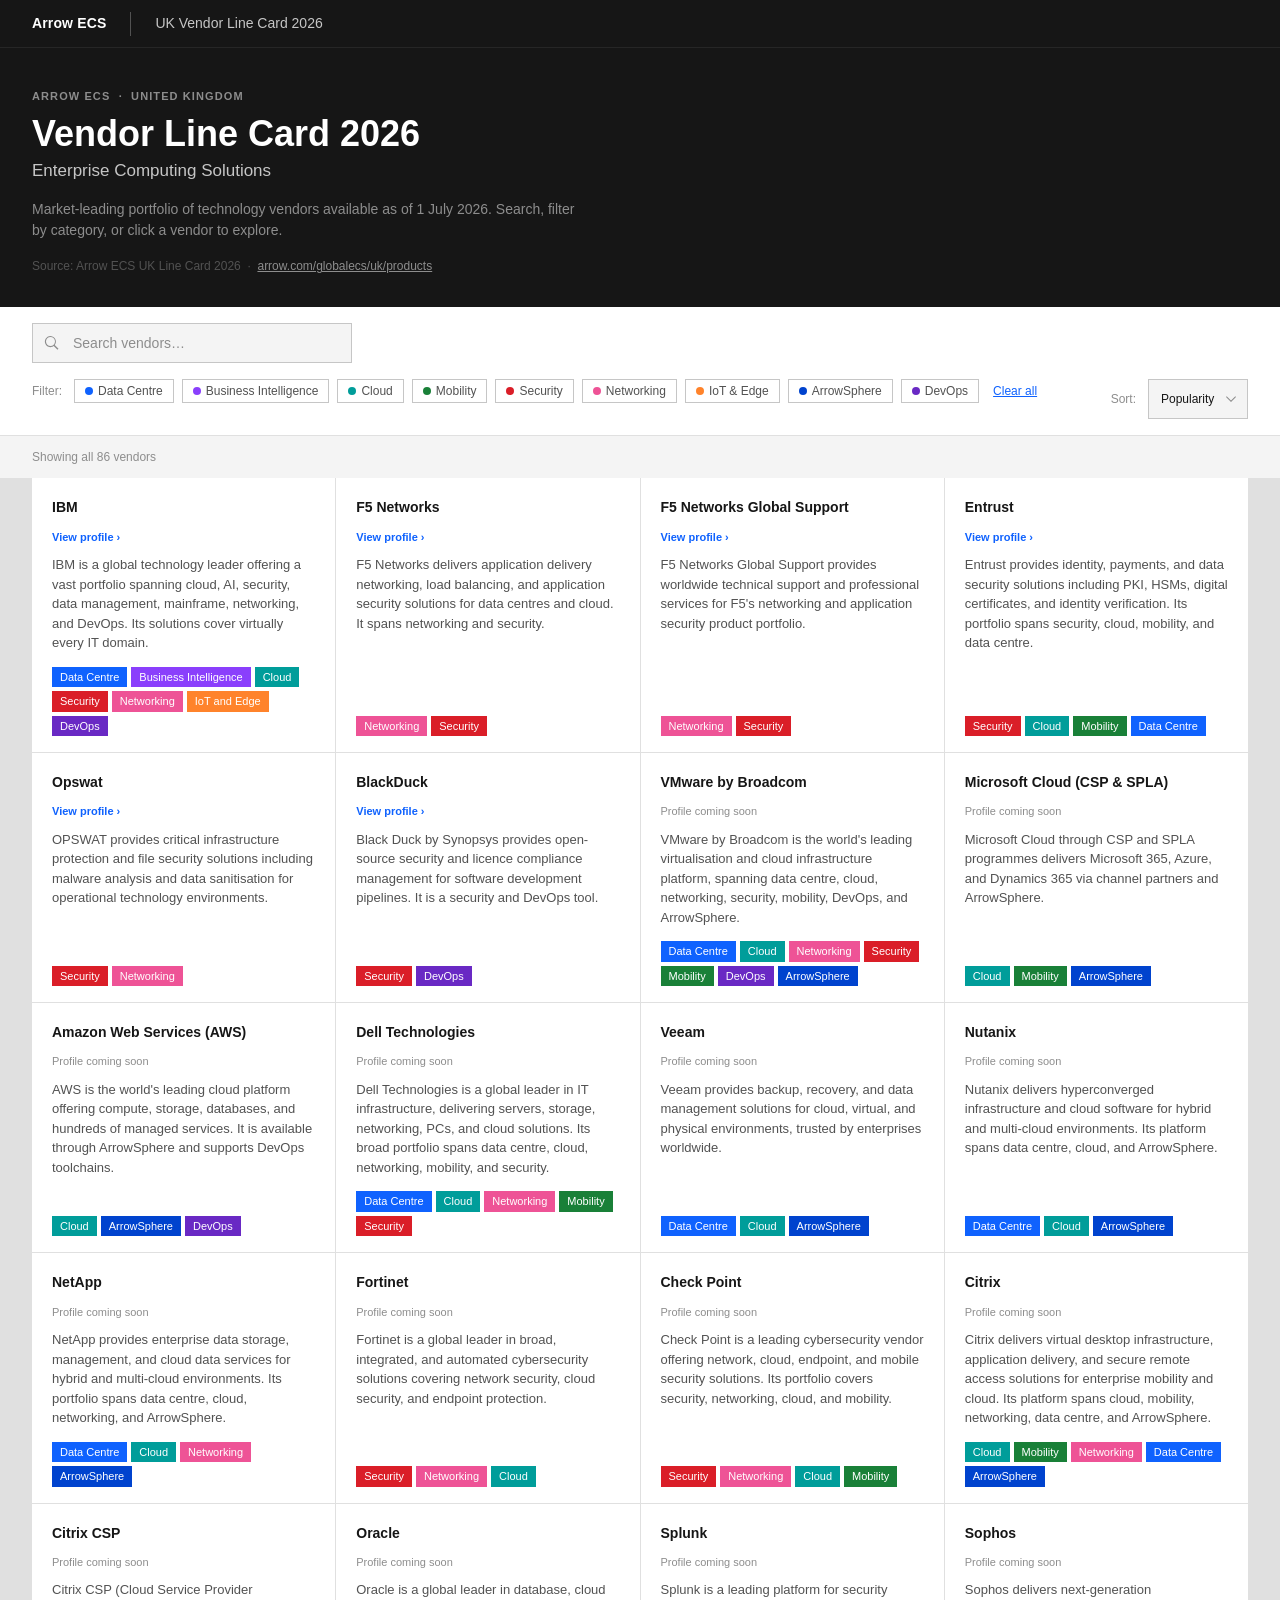
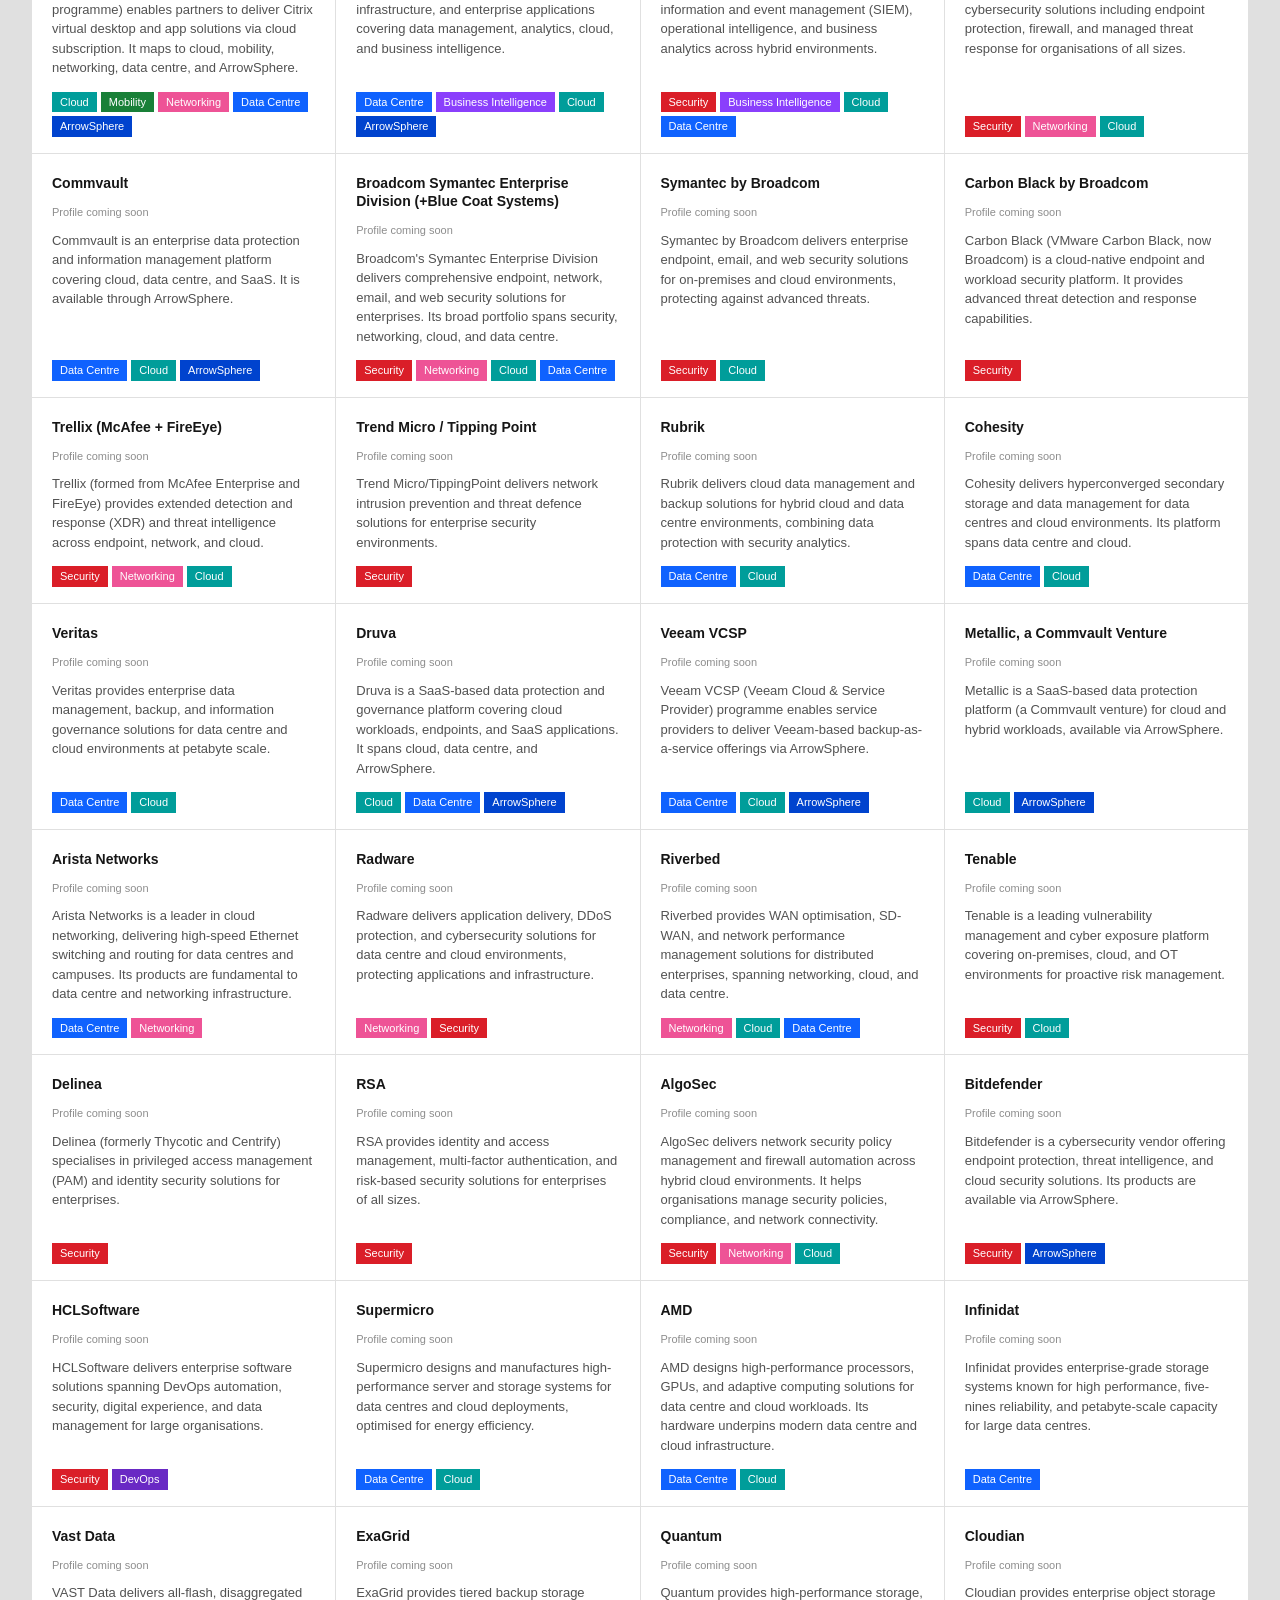
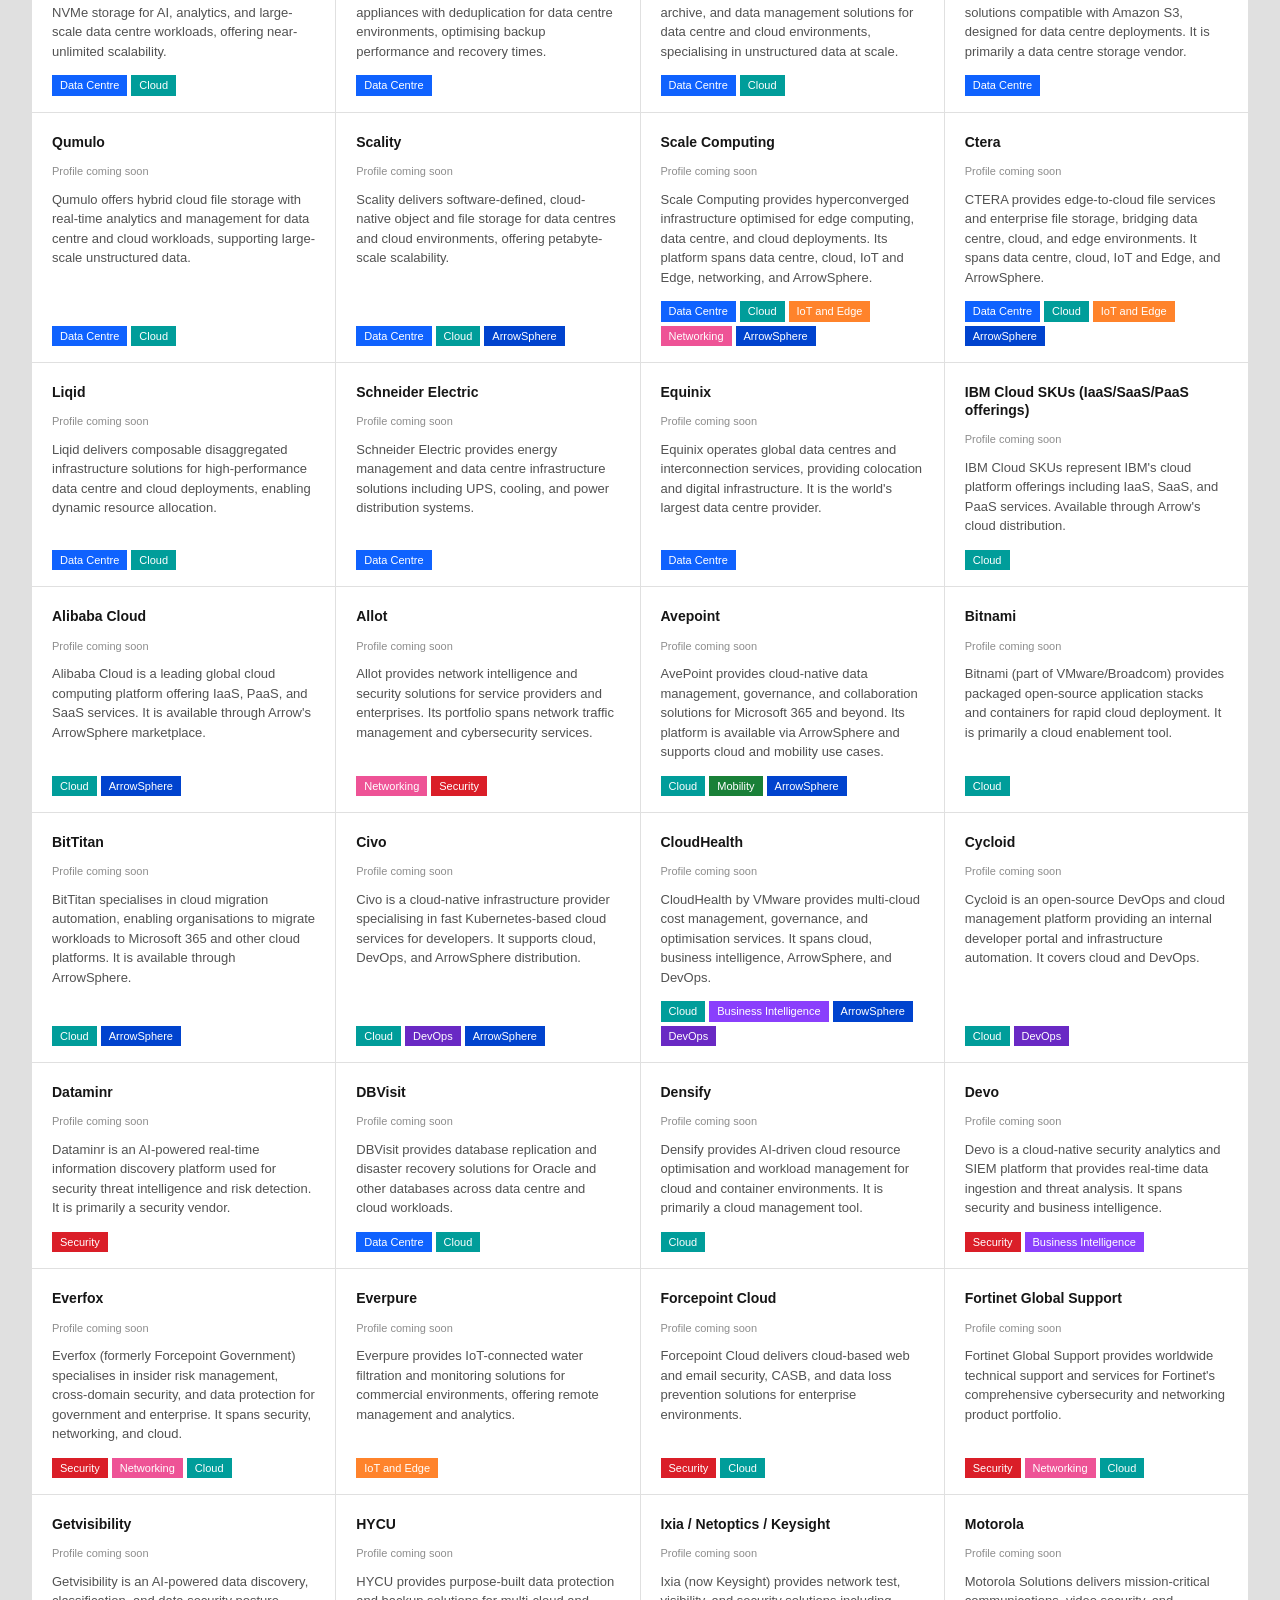
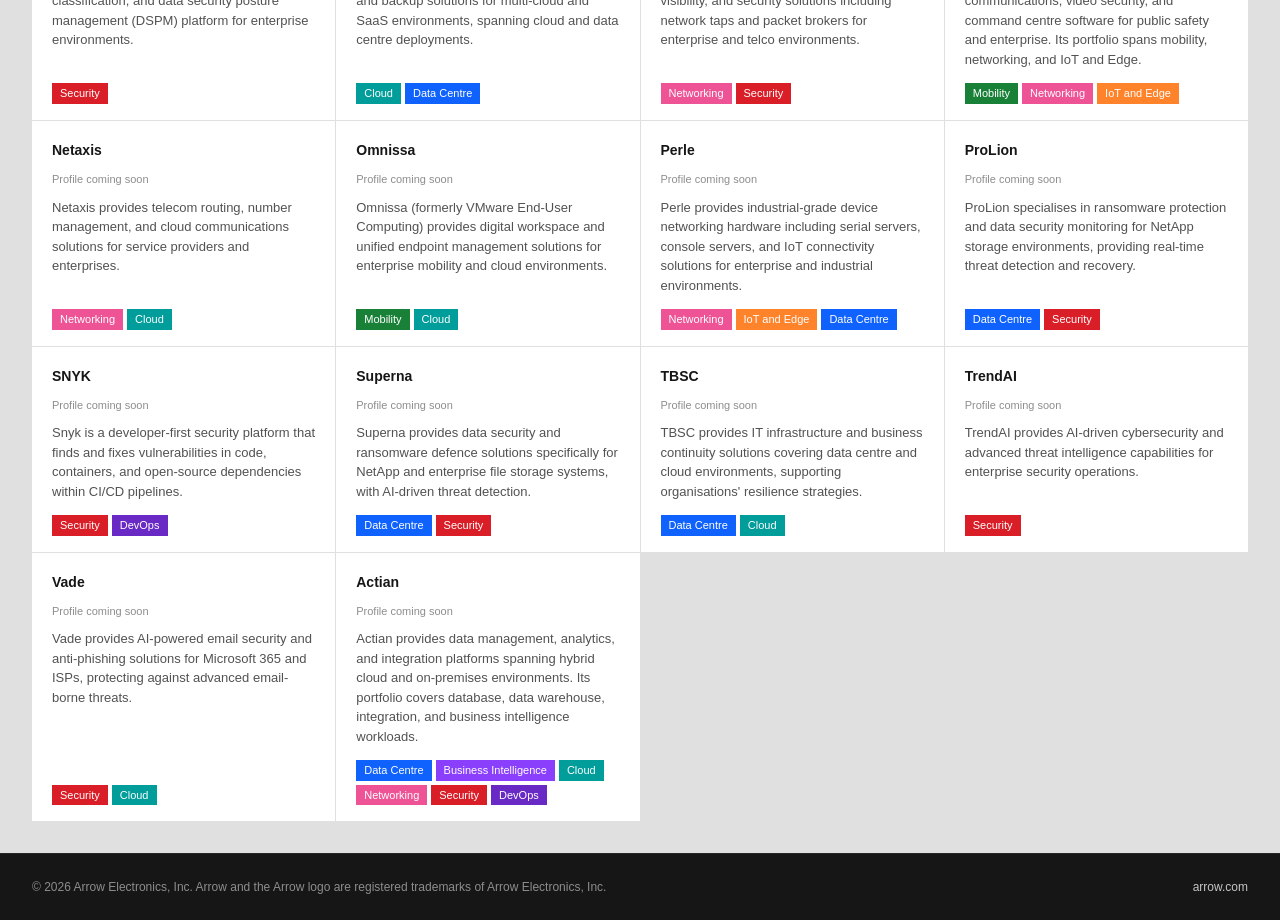
==== index.html @ b80add86 "Intitial commit" ====
<!DOCTYPE html>
<html lang="en">
<head>
  <meta charset="UTF-8" />
  <meta name="viewport" content="width=device-width, initial-scale=1.0" />
  <title>Arrow ECS UK – Vendor Line Card 2026</title>
  <style>
    /* ── Carbon / IBM Design tokens ── */
    :root {
      --blue-60: #0f62fe;
      --blue-70: #0043ce;
      --blue-10: #edf5ff;
      --blue-20: #d0e2ff;
      --gray-10: #f4f4f4;
      --gray-20: #e0e0e0;
      --gray-30: #c6c6c6;
      --gray-50: #8d8d8d;
      --gray-70: #525252;
      --gray-90: #262626;
      --gray-100: #161616;
      --white: #ffffff;
      --red-60: #da1e28;
      --teal-50: #009d9a;
      --purple-60: #8a3ffc;
      --orange-40: #ff832b;
      --green-50: #198038;
      --magenta-50: #ee5396;
      --cyan-40: #33b1ff;
      --yellow-30: #f1c21b;

      /* tag colour palette (9 categories) */
      --tag-dc:       #0f62fe; /* Data Centre */
      --tag-bi:       #8a3ffc; /* Business Intelligence */
      --tag-cloud:    #009d9a; /* Cloud */
      --tag-mob:      #198038; /* Mobility */
      --tag-sec:      #da1e28; /* Security */
      --tag-net:      #ee5396; /* Networking */
      --tag-iot:      #ff832b; /* IoT and Edge */
      --tag-arrow:    #0043ce; /* ArrowSphere */
      --tag-devops:   #6929c4; /* DevOps */
    }

    *, *::before, *::after { box-sizing: border-box; margin: 0; padding: 0; }

    body {
      font-family: 'IBM Plex Sans', 'Helvetica Neue', Arial, sans-serif;
      font-size: 14px;
      line-height: 1.5;
      background: var(--gray-10);
      color: var(--gray-100);
    }

    /* ── Top bar ── */
    header {
      background: var(--gray-100);
      color: var(--white);
      padding: 0 2rem;
      display: flex;
      align-items: center;
      height: 48px;
      position: sticky;
      top: 0;
      z-index: 100;
      border-bottom: 1px solid var(--gray-90);
    }
    header .logo {
      font-size: 14px;
      font-weight: 600;
      letter-spacing: 0.01em;
      color: var(--white);
      text-decoration: none;
      margin-right: 1.5rem;
    }
    header .logo span { color: var(--blue-60); }
    header .divider {
      width: 1px;
      height: 24px;
      background: var(--gray-70);
      margin-right: 1.5rem;
    }
    header .page-title {
      font-size: 14px;
      color: var(--gray-30);
      font-weight: 400;
    }

    /* ── Hero ── */
    .hero {
      background: var(--gray-100);
      color: var(--white);
      padding: 2.5rem 2rem 2rem;
    }
    .hero-eyebrow {
      font-size: 11px;
      font-weight: 600;
      letter-spacing: 0.1em;
      text-transform: uppercase;
      color: var(--gray-50);
      margin-bottom: 0.5rem;
    }
    .hero h1 {
      font-size: clamp(26px, 3vw, 36px);
      font-weight: 600;
      line-height: 1.15;
      margin-bottom: 0.25rem;
      white-space: nowrap;
    }
    .hero h1 + .hero-sub {
      font-size: clamp(14px, 1.5vw, 17px);
      font-weight: 300;
      color: var(--gray-30);
      margin-bottom: 1rem;
      white-space: nowrap;
    }
    .hero p {
      font-size: 14px;
      color: var(--gray-50);
      max-width: 560px;
    }
    .hero .meta {
      margin-top: 1rem;
      font-size: 12px;
      color: var(--gray-70);
    }

    /* ── Controls ── */
    .controls {
      background: var(--white);
      border-bottom: 1px solid var(--gray-20);
      padding: 1rem 2rem;
      display: flex;
      flex-wrap: wrap;
      gap: 1rem;
      align-items: flex-start;
      position: sticky;
      top: 48px;
      z-index: 90;
    }

    /* Search */
    .search-wrap {
      position: relative;
      flex: 0 1 320px;
      min-width: 200px;
    }
    .search-wrap svg {
      position: absolute;
      left: 0.75rem;
      top: 50%;
      transform: translateY(-50%);
      pointer-events: none;
      fill: var(--gray-50);
    }
    .search-wrap input {
      width: 100%;
      height: 40px;
      padding: 0 1rem 0 2.5rem;
      border: 1px solid var(--gray-30);
      background: var(--gray-10);
      color: var(--gray-100);
      font-size: 14px;
      font-family: inherit;
      outline: none;
      border-radius: 0;
    }
    .search-wrap input:focus {
      border-color: var(--blue-60);
      outline: 2px solid var(--blue-60);
      outline-offset: -2px;
    }
    .search-wrap input::placeholder { color: var(--gray-50); }

    /* Filter tags */
    .filter-group {
      display: flex;
      flex-wrap: wrap;
      gap: 0.5rem;
      align-items: center;
    }
    .filter-label {
      font-size: 12px;
      color: var(--gray-50);
      margin-right: 0.25rem;
      white-space: nowrap;
    }
    .filter-btn {
      display: inline-flex;
      align-items: center;
      gap: 5px;
      padding: 4px 10px;
      border: 1px solid var(--gray-30);
      background: var(--white);
      font-size: 12px;
      font-family: inherit;
      cursor: pointer;
      border-radius: 0;
      color: var(--gray-70);
      transition: background 0.1s, color 0.1s;
      white-space: nowrap;
    }
    .filter-btn .dot {
      display: inline-block;
      width: 8px; height: 8px;
      border-radius: 50%;
      flex-shrink: 0;
    }
    .filter-btn:hover { background: var(--gray-10); }
    .filter-btn.active {
      color: var(--white);
      border-color: transparent;
    }

    .filter-btn[data-tag="Data Centre"].active       { background: var(--tag-dc); }
    .filter-btn[data-tag="Business Intelligence"].active { background: var(--tag-bi); }
    .filter-btn[data-tag="Cloud"].active             { background: var(--tag-cloud); }
    .filter-btn[data-tag="Mobility"].active          { background: var(--tag-mob); }
    .filter-btn[data-tag="Security"].active          { background: var(--tag-sec); }
    .filter-btn[data-tag="Networking"].active        { background: var(--tag-net); }
    .filter-btn[data-tag="IoT and Edge"].active      { background: var(--tag-iot); }
    .filter-btn[data-tag="ArrowSphere"].active       { background: var(--tag-arrow); }
    .filter-btn[data-tag="DevOps"].active            { background: var(--tag-devops); }

    .clear-btn {
      background: none;
      border: none;
      color: var(--blue-60);
      font-size: 12px;
      font-family: inherit;
      cursor: pointer;
      padding: 4px 6px;
      text-decoration: underline;
    }
    .clear-btn:hover { color: var(--blue-70); }

    /* Sort dropdown */
    .sort-wrap {
      display: flex;
      align-items: center;
      gap: 0.5rem;
      margin-left: auto;
    }
    .sort-wrap select {
      height: 40px;
      padding: 0 2rem 0 0.75rem;
      border: 1px solid var(--gray-30);
      background: var(--gray-10);
      color: var(--gray-100);
      font-size: 12px;
      font-family: inherit;
      outline: none;
      border-radius: 0;
      appearance: none;
      -webkit-appearance: none;
      background-image: url("data:image/svg+xml,%3Csvg xmlns='http://www.w3.org/2000/svg' width='16' height='16' viewBox='0 0 32 32'%3E%3Cpath fill='%238d8d8d' d='M16 22L6 12l1.414-1.414L16 19.172l8.586-8.586L26 12z'/%3E%3C/svg%3E");
      background-repeat: no-repeat;
      background-position: right 0.5rem center;
      cursor: pointer;
    }
    .sort-wrap select:focus {
      border-color: var(--blue-60);
      outline: 2px solid var(--blue-60);
      outline-offset: -2px;
    }

    /* ── Results bar ── */
    .results-bar {
      padding: 0.75rem 2rem;
      font-size: 12px;
      color: var(--gray-50);
    }

    /* ── Grid ── */
    .grid {
      display: grid;
      grid-template-columns: repeat(auto-fill, minmax(280px, 1fr));
      gap: 1px;
      padding: 0 2rem 2rem;
      background: var(--gray-20);
    }

    /* ── Card ── */
    .card {
      background: var(--white);
      padding: 1.25rem 1.25rem 1rem;
      display: flex;
      flex-direction: column;
      gap: 0.625rem;
      transition: box-shadow 0.15s;
    }
    .card:hover {
      box-shadow: 0 2px 6px rgba(0,0,0,0.12);
      position: relative;
      z-index: 1;
    }
    .card.hidden { display: none; }

    .card { cursor: default; }
    .card.has-page { cursor: pointer; }
    .card.has-page:hover .card-name { color: var(--blue-60); }

    .card-name {
      font-size: 14px;
      font-weight: 600;
      color: var(--gray-100);
      line-height: 1.3;
      transition: color 0.1s;
    }

    .card-coming-soon {
      font-size: 11px;
      color: var(--gray-50);
      margin-top: 2px;
    }

    .card-arrow {
      display: none;
      font-size: 11px;
      color: var(--blue-60);
      font-weight: 600;
      margin-top: 2px;
    }
    .card.has-page .card-arrow { display: block; }
    .card.has-page .card-coming-soon { display: none; }

    .card-desc {
      font-size: 13px;
      color: var(--gray-70);
      line-height: 1.5;
      flex: 1;
    }

    .card-tags {
      display: flex;
      flex-wrap: wrap;
      gap: 4px;
      margin-top: 4px;
    }
    .tag {
      display: inline-flex;
      align-items: center;
      gap: 4px;
      padding: 2px 8px;
      font-size: 11px;
      font-weight: 500;
      color: var(--white);
      border-radius: 0;
      white-space: nowrap;
    }
    .tag[data-tag="Data Centre"]           { background: var(--tag-dc); }
    .tag[data-tag="Business Intelligence"] { background: var(--tag-bi); }
    .tag[data-tag="Cloud"]                 { background: var(--tag-cloud); }
    .tag[data-tag="Mobility"]              { background: var(--tag-mob); }
    .tag[data-tag="Security"]              { background: var(--tag-sec); }
    .tag[data-tag="Networking"]            { background: var(--tag-net); }
    .tag[data-tag="IoT and Edge"]          { background: var(--tag-iot); }
    .tag[data-tag="ArrowSphere"]           { background: var(--tag-arrow); }
    .tag[data-tag="DevOps"]               { background: var(--tag-devops); }

    /* no results */
    .no-results {
      grid-column: 1 / -1;
      text-align: center;
      padding: 3rem;
      color: var(--gray-50);
      font-size: 14px;
      background: var(--white);
    }

    /* ── Footer ── */
    footer {
      background: var(--gray-100);
      color: var(--gray-50);
      font-size: 12px;
      padding: 1.5rem 2rem;
      border-top: 1px solid var(--gray-90);
      display: flex;
      flex-wrap: wrap;
      gap: 0.5rem;
      justify-content: space-between;
      align-items: center;
    }
    footer a { color: var(--gray-30); text-decoration: none; }
    footer a:hover { text-decoration: underline; }

    @media (max-width: 600px) {
      .controls { padding: 0.75rem 1rem; top: 48px; }
      .grid { padding: 0 1rem 2rem; }
      .results-bar { padding: 0.5rem 1rem; }
      .hero { padding: 2rem 1rem 1.5rem; }
      header { padding: 0 1rem; }
      footer { padding: 1rem; }
    }
  </style>
</head>
<body>

<!-- Top nav -->
<header>
  <a class="logo" href="#">Arrow ECS</a>
  <div class="divider"></div>
  <span class="page-title">UK Vendor Line Card 2026</span>
</header>

<!-- Hero -->
<section class="hero">
  <div class="hero-eyebrow">Arrow ECS &nbsp;·&nbsp; United Kingdom</div>
  <h1>Vendor Line Card 2026</h1>
  <p class="hero-sub">Enterprise Computing Solutions</p>
  <p>Market-leading portfolio of technology vendors available as of 1 July 2026. Search, filter by category, or click a vendor to explore.</p>
  <p class="meta">Source: Arrow ECS UK Line Card 2026 &nbsp;·&nbsp; <a href="https://www.arrow.com/globalecs/uk/products/" style="color:var(--gray-50)">arrow.com/globalecs/uk/products</a></p>
</section>

<!-- Controls -->
<div class="controls">
  <div class="search-wrap">
    <svg width="16" height="16" viewBox="0 0 32 32"><path d="M29 27.586l-7.552-7.552A11.018 11.018 0 1 0 19.434 22.02L26.986 29.6 29 27.586zM13 22a9 9 0 1 1 9-9 9.01 9.01 0 0 1-9 9z"/></svg>
    <input type="text" id="searchInput" placeholder="Search vendors…" autocomplete="off" />
  </div>

  <div class="filter-group">
    <span class="filter-label">Filter:</span>
    <button class="filter-btn" data-tag="Data Centre">
      <span class="dot" style="background:var(--tag-dc)"></span>Data Centre
    </button>
    <button class="filter-btn" data-tag="Business Intelligence">
      <span class="dot" style="background:var(--tag-bi)"></span>Business Intelligence
    </button>
    <button class="filter-btn" data-tag="Cloud">
      <span class="dot" style="background:var(--tag-cloud)"></span>Cloud
    </button>
    <button class="filter-btn" data-tag="Mobility">
      <span class="dot" style="background:var(--tag-mob)"></span>Mobility
    </button>
    <button class="filter-btn" data-tag="Security">
      <span class="dot" style="background:var(--tag-sec)"></span>Security
    </button>
    <button class="filter-btn" data-tag="Networking">
      <span class="dot" style="background:var(--tag-net)"></span>Networking
    </button>
    <button class="filter-btn" data-tag="IoT and Edge">
      <span class="dot" style="background:var(--tag-iot)"></span>IoT &amp; Edge
    </button>
    <button class="filter-btn" data-tag="ArrowSphere">
      <span class="dot" style="background:var(--tag-arrow)"></span>ArrowSphere
    </button>
    <button class="filter-btn" data-tag="DevOps">
      <span class="dot" style="background:var(--tag-devops)"></span>DevOps
    </button>
    <button class="clear-btn" id="clearBtn">Clear all</button>
  </div>

  <div class="sort-wrap">
    <label class="filter-label" for="sortSelect">Sort:</label>
    <select id="sortSelect">
      <option value="popularity">Popularity</option>
      <option value="az">A - Z</option>
      <option value="za">Z - A</option>
    </select>
  </div>
</div>

<!-- Results count -->
<div class="results-bar">
  <span id="resultCount"></span>
</div>

<!-- Vendor grid -->
<main class="grid" id="vendorGrid"></main>

<!-- Footer -->
<footer>
  <span>© 2026 Arrow Electronics, Inc. Arrow and the Arrow logo are registered trademarks of Arrow Electronics, Inc.</span>
  <a href="https://arrow.com">arrow.com</a>
</footer>

<script>
const VENDORS = [
  { name: "Actian", desc: "Actian provides data management, analytics, and integration platforms spanning hybrid cloud and on-premises environments. Its portfolio covers database, data warehouse, integration, and business intelligence workloads.", tags: ["Data Centre","Business Intelligence","Cloud","Networking","Security","DevOps"] },
  { name: "AlgoSec", desc: "AlgoSec delivers network security policy management and firewall automation across hybrid cloud environments. It helps organisations manage security policies, compliance, and network connectivity.", tags: ["Security","Networking","Cloud"] },
  { name: "Alibaba Cloud", desc: "Alibaba Cloud is a leading global cloud computing platform offering IaaS, PaaS, and SaaS services. It is available through Arrow's ArrowSphere marketplace.", tags: ["Cloud","ArrowSphere"] },
  { name: "Allot", desc: "Allot provides network intelligence and security solutions for service providers and enterprises. Its portfolio spans network traffic management and cybersecurity services.", tags: ["Networking","Security"] },
  { name: "Amazon Web Services (AWS)", desc: "AWS is the world's leading cloud platform offering compute, storage, databases, and hundreds of managed services. It is available through ArrowSphere and supports DevOps toolchains.", tags: ["Cloud","ArrowSphere","DevOps"] },
  { name: "AMD", desc: "AMD designs high-performance processors, GPUs, and adaptive computing solutions for data centre and cloud workloads. Its hardware underpins modern data centre and cloud infrastructure.", tags: ["Data Centre","Cloud"] },
  { name: "Arista Networks", desc: "Arista Networks is a leader in cloud networking, delivering high-speed Ethernet switching and routing for data centres and campuses. Its products are fundamental to data centre and networking infrastructure.", tags: ["Data Centre","Networking"] },
  { name: "Avepoint", desc: "AvePoint provides cloud-native data management, governance, and collaboration solutions for Microsoft 365 and beyond. Its platform is available via ArrowSphere and supports cloud and mobility use cases.", tags: ["Cloud","Mobility","ArrowSphere"] },
  { name: "Bitdefender", desc: "Bitdefender is a cybersecurity vendor offering endpoint protection, threat intelligence, and cloud security solutions. Its products are available via ArrowSphere.", tags: ["Security","ArrowSphere"] },
  { name: "Bitnami", desc: "Bitnami (part of VMware/Broadcom) provides packaged open-source application stacks and containers for rapid cloud deployment. It is primarily a cloud enablement tool.", tags: ["Cloud"] },
  { name: "BitTitan", desc: "BitTitan specialises in cloud migration automation, enabling organisations to migrate workloads to Microsoft 365 and other cloud platforms. It is available through ArrowSphere.", tags: ["Cloud","ArrowSphere"] },
  { name: "BlackDuck", desc: "Black Duck by Synopsys provides open-source security and licence compliance management for software development pipelines. It is a security and DevOps tool.", tags: ["Security","DevOps"] },
  { name: "Broadcom Symantec Enterprise Division (+Blue Coat Systems)", desc: "Broadcom's Symantec Enterprise Division delivers comprehensive endpoint, network, email, and web security solutions for enterprises. Its broad portfolio spans security, networking, cloud, and data centre.", tags: ["Security","Networking","Cloud","Data Centre"] },
  { name: "Carbon Black by Broadcom", desc: "Carbon Black (VMware Carbon Black, now Broadcom) is a cloud-native endpoint and workload security platform. It provides advanced threat detection and response capabilities.", tags: ["Security"] },
  { name: "Check Point", desc: "Check Point is a leading cybersecurity vendor offering network, cloud, endpoint, and mobile security solutions. Its portfolio covers security, networking, cloud, and mobility.", tags: ["Security","Networking","Cloud","Mobility"] },
  { name: "Citrix", desc: "Citrix delivers virtual desktop infrastructure, application delivery, and secure remote access solutions for enterprise mobility and cloud. Its platform spans cloud, mobility, networking, data centre, and ArrowSphere.", tags: ["Cloud","Mobility","Networking","Data Centre","ArrowSphere"] },
  { name: "Citrix CSP", desc: "Citrix CSP (Cloud Service Provider programme) enables partners to deliver Citrix virtual desktop and app solutions via cloud subscription. It maps to cloud, mobility, networking, data centre, and ArrowSphere.", tags: ["Cloud","Mobility","Networking","Data Centre","ArrowSphere"] },
  { name: "Civo", desc: "Civo is a cloud-native infrastructure provider specialising in fast Kubernetes-based cloud services for developers. It supports cloud, DevOps, and ArrowSphere distribution.", tags: ["Cloud","DevOps","ArrowSphere"] },
  { name: "CloudHealth", desc: "CloudHealth by VMware provides multi-cloud cost management, governance, and optimisation services. It spans cloud, business intelligence, ArrowSphere, and DevOps.", tags: ["Cloud","Business Intelligence","ArrowSphere","DevOps"] },
  { name: "Cloudian", desc: "Cloudian provides enterprise object storage solutions compatible with Amazon S3, designed for data centre deployments. It is primarily a data centre storage vendor.", tags: ["Data Centre"] },
  { name: "Cohesity", desc: "Cohesity delivers hyperconverged secondary storage and data management for data centres and cloud environments. Its platform spans data centre and cloud.", tags: ["Data Centre","Cloud"] },
  { name: "Commvault", desc: "Commvault is an enterprise data protection and information management platform covering cloud, data centre, and SaaS. It is available through ArrowSphere.", tags: ["Data Centre","Cloud","ArrowSphere"] },
  { name: "Ctera", desc: "CTERA provides edge-to-cloud file services and enterprise file storage, bridging data centre, cloud, and edge environments. It spans data centre, cloud, IoT and Edge, and ArrowSphere.", tags: ["Data Centre","Cloud","IoT and Edge","ArrowSphere"] },
  { name: "Cycloid", desc: "Cycloid is an open-source DevOps and cloud management platform providing an internal developer portal and infrastructure automation. It covers cloud and DevOps.", tags: ["Cloud","DevOps"] },
  { name: "Dataminr", desc: "Dataminr is an AI-powered real-time information discovery platform used for security threat intelligence and risk detection. It is primarily a security vendor.", tags: ["Security"] },
  { name: "DBVisit", desc: "DBVisit provides database replication and disaster recovery solutions for Oracle and other databases across data centre and cloud workloads.", tags: ["Data Centre","Cloud"] },
  { name: "Delinea", desc: "Delinea (formerly Thycotic and Centrify) specialises in privileged access management (PAM) and identity security solutions for enterprises.", tags: ["Security"] },
  { name: "Dell Technologies", desc: "Dell Technologies is a global leader in IT infrastructure, delivering servers, storage, networking, PCs, and cloud solutions. Its broad portfolio spans data centre, cloud, networking, mobility, and security.", tags: ["Data Centre","Cloud","Networking","Mobility","Security"] },
  { name: "Densify", desc: "Densify provides AI-driven cloud resource optimisation and workload management for cloud and container environments. It is primarily a cloud management tool.", tags: ["Cloud"] },
  { name: "Devo", desc: "Devo is a cloud-native security analytics and SIEM platform that provides real-time data ingestion and threat analysis. It spans security and business intelligence.", tags: ["Security","Business Intelligence"] },
  { name: "Druva", desc: "Druva is a SaaS-based data protection and governance platform covering cloud workloads, endpoints, and SaaS applications. It spans cloud, data centre, and ArrowSphere.", tags: ["Cloud","Data Centre","ArrowSphere"] },
  { name: "Entrust", desc: "Entrust provides identity, payments, and data security solutions including PKI, HSMs, digital certificates, and identity verification. Its portfolio spans security, cloud, mobility, and data centre.", tags: ["Security","Cloud","Mobility","Data Centre"] },
  { name: "Equinix", desc: "Equinix operates global data centres and interconnection services, providing colocation and digital infrastructure. It is the world's largest data centre provider.", tags: ["Data Centre"] },
  { name: "Everfox", desc: "Everfox (formerly Forcepoint Government) specialises in insider risk management, cross-domain security, and data protection for government and enterprise. It spans security, networking, and cloud.", tags: ["Security","Networking","Cloud"] },
  { name: "Everpure", desc: "Everpure provides IoT-connected water filtration and monitoring solutions for commercial environments, offering remote management and analytics.", tags: ["IoT and Edge"] },
  { name: "ExaGrid", desc: "ExaGrid provides tiered backup storage appliances with deduplication for data centre environments, optimising backup performance and recovery times.", tags: ["Data Centre"] },
  { name: "F5 Networks", desc: "F5 Networks delivers application delivery networking, load balancing, and application security solutions for data centres and cloud. It spans networking and security.", tags: ["Networking","Security"] },
  { name: "F5 Networks Global Support", desc: "F5 Networks Global Support provides worldwide technical support and professional services for F5's networking and application security product portfolio.", tags: ["Networking","Security"] },
  { name: "Forcepoint Cloud", desc: "Forcepoint Cloud delivers cloud-based web and email security, CASB, and data loss prevention solutions for enterprise environments.", tags: ["Security","Cloud"] },
  { name: "Fortinet", desc: "Fortinet is a global leader in broad, integrated, and automated cybersecurity solutions covering network security, cloud security, and endpoint protection.", tags: ["Security","Networking","Cloud"] },
  { name: "Fortinet Global Support", desc: "Fortinet Global Support provides worldwide technical support and services for Fortinet's comprehensive cybersecurity and networking product portfolio.", tags: ["Security","Networking","Cloud"] },
  { name: "Getvisibility", desc: "Getvisibility is an AI-powered data discovery, classification, and data security posture management (DSPM) platform for enterprise environments.", tags: ["Security"] },
  { name: "HCLSoftware", desc: "HCLSoftware delivers enterprise software solutions spanning DevOps automation, security, digital experience, and data management for large organisations.", tags: ["Security","DevOps"] },
  { name: "HYCU", desc: "HYCU provides purpose-built data protection and backup solutions for multi-cloud and SaaS environments, spanning cloud and data centre deployments.", tags: ["Cloud","Data Centre"] },
  { name: "IBM", desc: "IBM is a global technology leader offering a vast portfolio spanning cloud, AI, security, data management, mainframe, networking, and DevOps. Its solutions cover virtually every IT domain.", tags: ["Data Centre","Business Intelligence","Cloud","Security","Networking","IoT and Edge","DevOps"] },
  { name: "IBM Cloud SKUs (IaaS/SaaS/PaaS offerings)", desc: "IBM Cloud SKUs represent IBM's cloud platform offerings including IaaS, SaaS, and PaaS services. Available through Arrow's cloud distribution.", tags: ["Cloud"] },
  { name: "Infinidat", desc: "Infinidat provides enterprise-grade storage systems known for high performance, five-nines reliability, and petabyte-scale capacity for large data centres.", tags: ["Data Centre"] },
  { name: "Ixia / Netoptics / Keysight", desc: "Ixia (now Keysight) provides network test, visibility, and security solutions including network taps and packet brokers for enterprise and telco environments.", tags: ["Networking","Security"] },
  { name: "Liqid", desc: "Liqid delivers composable disaggregated infrastructure solutions for high-performance data centre and cloud deployments, enabling dynamic resource allocation.", tags: ["Data Centre","Cloud"] },
  { name: "Metallic, a Commvault Venture", desc: "Metallic is a SaaS-based data protection platform (a Commvault venture) for cloud and hybrid workloads, available via ArrowSphere.", tags: ["Cloud","ArrowSphere"] },
  { name: "Microsoft Cloud (CSP & SPLA)", desc: "Microsoft Cloud through CSP and SPLA programmes delivers Microsoft 365, Azure, and Dynamics 365 via channel partners and ArrowSphere.", tags: ["Cloud","Mobility","ArrowSphere"] },
  { name: "Motorola", desc: "Motorola Solutions delivers mission-critical communications, video security, and command centre software for public safety and enterprise. Its portfolio spans mobility, networking, and IoT and Edge.", tags: ["Mobility","Networking","IoT and Edge"] },
  { name: "NetApp", desc: "NetApp provides enterprise data storage, management, and cloud data services for hybrid and multi-cloud environments. Its portfolio spans data centre, cloud, networking, and ArrowSphere.", tags: ["Data Centre","Cloud","Networking","ArrowSphere"] },
  { name: "Netaxis", desc: "Netaxis provides telecom routing, number management, and cloud communications solutions for service providers and enterprises.", tags: ["Networking","Cloud"] },
  { name: "Nutanix", desc: "Nutanix delivers hyperconverged infrastructure and cloud software for hybrid and multi-cloud environments. Its platform spans data centre, cloud, and ArrowSphere.", tags: ["Data Centre","Cloud","ArrowSphere"] },
  { name: "Omnissa", desc: "Omnissa (formerly VMware End-User Computing) provides digital workspace and unified endpoint management solutions for enterprise mobility and cloud environments.", tags: ["Mobility","Cloud"] },
  { name: "Opswat", desc: "OPSWAT provides critical infrastructure protection and file security solutions including malware analysis and data sanitisation for operational technology environments.", tags: ["Security","Networking"] },
  { name: "Oracle", desc: "Oracle is a global leader in database, cloud infrastructure, and enterprise applications covering data management, analytics, cloud, and business intelligence.", tags: ["Data Centre","Business Intelligence","Cloud","ArrowSphere"] },
  { name: "Perle", desc: "Perle provides industrial-grade device networking hardware including serial servers, console servers, and IoT connectivity solutions for enterprise and industrial environments.", tags: ["Networking","IoT and Edge","Data Centre"] },
  { name: "ProLion", desc: "ProLion specialises in ransomware protection and data security monitoring for NetApp storage environments, providing real-time threat detection and recovery.", tags: ["Data Centre","Security"] },
  { name: "Quantum", desc: "Quantum provides high-performance storage, archive, and data management solutions for data centre and cloud environments, specialising in unstructured data at scale.", tags: ["Data Centre","Cloud"] },
  { name: "Qumulo", desc: "Qumulo offers hybrid cloud file storage with real-time analytics and management for data centre and cloud workloads, supporting large-scale unstructured data.", tags: ["Data Centre","Cloud"] },
  { name: "Radware", desc: "Radware delivers application delivery, DDoS protection, and cybersecurity solutions for data centre and cloud environments, protecting applications and infrastructure.", tags: ["Networking","Security"] },
  { name: "Riverbed", desc: "Riverbed provides WAN optimisation, SD-WAN, and network performance management solutions for distributed enterprises, spanning networking, cloud, and data centre.", tags: ["Networking","Cloud","Data Centre"] },
  { name: "RSA", desc: "RSA provides identity and access management, multi-factor authentication, and risk-based security solutions for enterprises of all sizes.", tags: ["Security"] },
  { name: "Rubrik", desc: "Rubrik delivers cloud data management and backup solutions for hybrid cloud and data centre environments, combining data protection with security analytics.", tags: ["Data Centre","Cloud"] },
  { name: "Scale Computing", desc: "Scale Computing provides hyperconverged infrastructure optimised for edge computing, data centre, and cloud deployments. Its platform spans data centre, cloud, IoT and Edge, networking, and ArrowSphere.", tags: ["Data Centre","Cloud","IoT and Edge","Networking","ArrowSphere"] },
  { name: "Scality", desc: "Scality delivers software-defined, cloud-native object and file storage for data centres and cloud environments, offering petabyte-scale scalability.", tags: ["Data Centre","Cloud","ArrowSphere"] },
  { name: "Schneider Electric", desc: "Schneider Electric provides energy management and data centre infrastructure solutions including UPS, cooling, and power distribution systems.", tags: ["Data Centre"] },
  { name: "SNYK", desc: "Snyk is a developer-first security platform that finds and fixes vulnerabilities in code, containers, and open-source dependencies within CI/CD pipelines.", tags: ["Security","DevOps"] },
  { name: "Sophos", desc: "Sophos delivers next-generation cybersecurity solutions including endpoint protection, firewall, and managed threat response for organisations of all sizes.", tags: ["Security","Networking","Cloud"] },
  { name: "Splunk", desc: "Splunk is a leading platform for security information and event management (SIEM), operational intelligence, and business analytics across hybrid environments.", tags: ["Security","Business Intelligence","Cloud","Data Centre"] },
  { name: "Supermicro", desc: "Supermicro designs and manufactures high-performance server and storage systems for data centres and cloud deployments, optimised for energy efficiency.", tags: ["Data Centre","Cloud"] },
  { name: "Superna", desc: "Superna provides data security and ransomware defence solutions specifically for NetApp and enterprise file storage systems, with AI-driven threat detection.", tags: ["Data Centre","Security"] },
  { name: "Symantec by Broadcom", desc: "Symantec by Broadcom delivers enterprise endpoint, email, and web security solutions for on-premises and cloud environments, protecting against advanced threats.", tags: ["Security","Cloud"] },
  { name: "TBSC", desc: "TBSC provides IT infrastructure and business continuity solutions covering data centre and cloud environments, supporting organisations' resilience strategies.", tags: ["Data Centre","Cloud"] },
  { name: "Tenable", desc: "Tenable is a leading vulnerability management and cyber exposure platform covering on-premises, cloud, and OT environments for proactive risk management.", tags: ["Security","Cloud"] },
  { name: "Trellix (McAfee + FireEye)", desc: "Trellix (formed from McAfee Enterprise and FireEye) provides extended detection and response (XDR) and threat intelligence across endpoint, network, and cloud.", tags: ["Security","Networking","Cloud"] },
  { name: "TrendAI", desc: "TrendAI provides AI-driven cybersecurity and advanced threat intelligence capabilities for enterprise security operations.", tags: ["Security"] },
  { name: "Trend Micro / Tipping Point", desc: "Trend Micro/TippingPoint delivers network intrusion prevention and threat defence solutions for enterprise security environments.", tags: ["Security"] },
  { name: "Vade", desc: "Vade provides AI-powered email security and anti-phishing solutions for Microsoft 365 and ISPs, protecting against advanced email-borne threats.", tags: ["Security","Cloud"] },
  { name: "Vast Data", desc: "VAST Data delivers all-flash, disaggregated NVMe storage for AI, analytics, and large-scale data centre workloads, offering near-unlimited scalability.", tags: ["Data Centre","Cloud"] },
  { name: "Veeam", desc: "Veeam provides backup, recovery, and data management solutions for cloud, virtual, and physical environments, trusted by enterprises worldwide.", tags: ["Data Centre","Cloud","ArrowSphere"] },
  { name: "Veeam VCSP", desc: "Veeam VCSP (Veeam Cloud & Service Provider) programme enables service providers to deliver Veeam-based backup-as-a-service offerings via ArrowSphere.", tags: ["Data Centre","Cloud","ArrowSphere"] },
  { name: "Veritas", desc: "Veritas provides enterprise data management, backup, and information governance solutions for data centre and cloud environments at petabyte scale.", tags: ["Data Centre","Cloud"] },
  { name: "VMware by Broadcom", desc: "VMware by Broadcom is the world's leading virtualisation and cloud infrastructure platform, spanning data centre, cloud, networking, security, mobility, DevOps, and ArrowSphere.", tags: ["Data Centre","Cloud","Networking","Security","Mobility","DevOps","ArrowSphere"] }
];

const TAG_COLORS = {
  "Data Centre": "var(--tag-dc)",
  "Business Intelligence": "var(--tag-bi)",
  "Cloud": "var(--tag-cloud)",
  "Mobility": "var(--tag-mob)",
  "Security": "var(--tag-sec)",
  "Networking": "var(--tag-net)",
  "IoT and Edge": "var(--tag-iot)",
  "ArrowSphere": "var(--tag-arrow)",
  "DevOps": "var(--tag-devops)"
};

// Popularity order — IBM #1, then major/well-known vendors first
const POPULARITY_ORDER = [
  "IBM",
  "F5 Networks",
  "F5 Networks Global Support",
  "Entrust",
  "Opswat",
  "BlackDuck",
  "VMware by Broadcom",
  "Microsoft Cloud (CSP & SPLA)",
  "Amazon Web Services (AWS)",
  "Dell Technologies",
  "Veeam",
  "Nutanix",
  "NetApp",
  "Fortinet",
  "Check Point",
  "Citrix",
  "Citrix CSP",
  "Oracle",
  "Splunk",
  "Sophos",
  "Commvault",
  "Broadcom Symantec Enterprise Division (+Blue Coat Systems)",
  "Symantec by Broadcom",
  "Carbon Black by Broadcom",
  "Trellix (McAfee + FireEye)",
  "Trend Micro / Tipping Point",
  "Rubrik",
  "Cohesity",
  "Veritas",
  "Druva",
  "Veeam VCSP",
  "Metallic, a Commvault Venture",
  "Arista Networks",
  "Radware",
  "Riverbed",
  "Tenable",
  "CrowdStrike",
  "Delinea",
  "RSA",
  "AlgoSec",
  "Bitdefender",
  "Palo Alto Networks",
  "HCLSoftware",
  "Supermicro",
  "AMD",
  "Infinidat",
  "Vast Data",
  "ExaGrid",
  "Quantum",
  "Cloudian",
  "Qumulo",
  "Scality",
  "Scale Computing",
  "Ctera",
  "NetApp",
  "Liqid",
  "Schneider Electric",
  "Equinix",
  "IBM Cloud SKUs (IaaS/SaaS/PaaS offerings)",
  "Alibaba Cloud",
  "Allot",
  "Avepoint",
  "Bitnami",
  "BitTitan",
  "Civo",
  "CloudHealth",
  "Cycloid",
  "Dataminr",
  "DBVisit",
  "Densify",
  "Devo",
  "Everfox",
  "Everpure",
  "Forcepoint Cloud",
  "Fortinet Global Support",
  "Getvisibility",
  "HYCU",
  "Ixia / Netoptics / Keysight",
  "Motorola",
  "Netaxis",
  "Omnissa",
  "Perle",
  "ProLion",
  "SNYK",
  "Superna",
  "TBSC",
  "TrendAI",
  "Vade",
];

const grid = document.getElementById('vendorGrid');
const searchInput = document.getElementById('searchInput');
const resultCount = document.getElementById('resultCount');
const filterBtns = document.querySelectorAll('.filter-btn');
const clearBtn = document.getElementById('clearBtn');
const sortSelect = document.getElementById('sortSelect');

let activeFilters = new Set();
let currentSort = 'popularity';

function getSortedVendors() {
  const sorted = [...VENDORS];
  if (currentSort === 'az') {
    sorted.sort((a, b) => a.name.localeCompare(b.name));
  } else if (currentSort === 'za') {
    sorted.sort((a, b) => b.name.localeCompare(a.name));
  } else {
    // popularity
    sorted.sort((a, b) => {
      const ai = POPULARITY_ORDER.indexOf(a.name);
      const bi = POPULARITY_ORDER.indexOf(b.name);
      const ar = ai === -1 ? 9999 : ai;
      const br = bi === -1 ? 9999 : bi;
      if (ar !== br) return ar - br;
      return a.name.localeCompare(b.name);
    });
  }
  return sorted;
}

// Vendor page map — add entries here as new vendor pages are built
const VENDOR_PAGES = {
  "IBM":                        "vendors/ibm.html",
  "F5 Networks":                "vendors/f5.html",
  "F5 Networks Global Support": "vendors/f5.html",
  "Entrust":                    "vendors/entrust.html",
  "BlackDuck":                  "vendors/blackduck.html",
  "Opswat":                     "vendors/opswat.html",
};

function renderCards() {
  grid.innerHTML = '';
  getSortedVendors().forEach(v => {
    const card = document.createElement('div');
    const page = VENDOR_PAGES[v.name];
    card.className = 'card' + (page ? ' has-page' : '');
    card.dataset.name = v.name.toLowerCase();
    card.dataset.tags = v.tags.join('|');
    if (page) {
      card.addEventListener('click', () => { window.open(page, '_blank'); });
    }

    const tagsHtml = v.tags.map(t =>
      `<span class="tag" data-tag="${t}">${t}</span>`
    ).join('');

    card.innerHTML = `
      <div class="card-name">${v.name}</div>
      <div class="card-arrow">View profile &rsaquo;</div>
      <div class="card-coming-soon">Profile coming soon</div>
      <div class="card-desc">${v.desc}</div>
      <div class="card-tags">${tagsHtml}</div>
    `;
    grid.appendChild(card);
  });
  applyFilters();
}

function applyFilters() {
  const query = searchInput.value.toLowerCase().trim();
  const cards = grid.querySelectorAll('.card');
  let visible = 0;

  cards.forEach(card => {
    const nameMatch = !query || card.dataset.name.includes(query);
    const tagList = card.dataset.tags.split('|');
    const tagMatch = activeFilters.size === 0 || [...activeFilters].every(f => tagList.includes(f));

    if (nameMatch && tagMatch) {
      card.classList.remove('hidden');
      visible++;
    } else {
      card.classList.add('hidden');
    }
  });

  // Remove existing no-results
  const existing = grid.querySelector('.no-results');
  if (existing) existing.remove();

  if (visible === 0) {
    const el = document.createElement('div');
    el.className = 'no-results';
    el.textContent = 'No vendors match your search or filter criteria.';
    grid.appendChild(el);
  }

  const total = VENDORS.length;
  resultCount.textContent = visible === total
    ? `Showing all ${total} vendors`
    : `Showing ${visible} of ${total} vendors`;
}

filterBtns.forEach(btn => {
  btn.addEventListener('click', () => {
    const tag = btn.dataset.tag;
    if (activeFilters.has(tag)) {
      activeFilters.delete(tag);
      btn.classList.remove('active');
    } else {
      activeFilters.add(tag);
      btn.classList.add('active');
    }
    applyFilters();
  });
});

clearBtn.addEventListener('click', () => {
  activeFilters.clear();
  filterBtns.forEach(b => b.classList.remove('active'));
  searchInput.value = '';
  applyFilters();
});

searchInput.addEventListener('input', applyFilters);

sortSelect.addEventListener('change', () => {
  currentSort = sortSelect.value;
  renderCards();
});

// Initial render
renderCards();
</script>
</body>
</html>
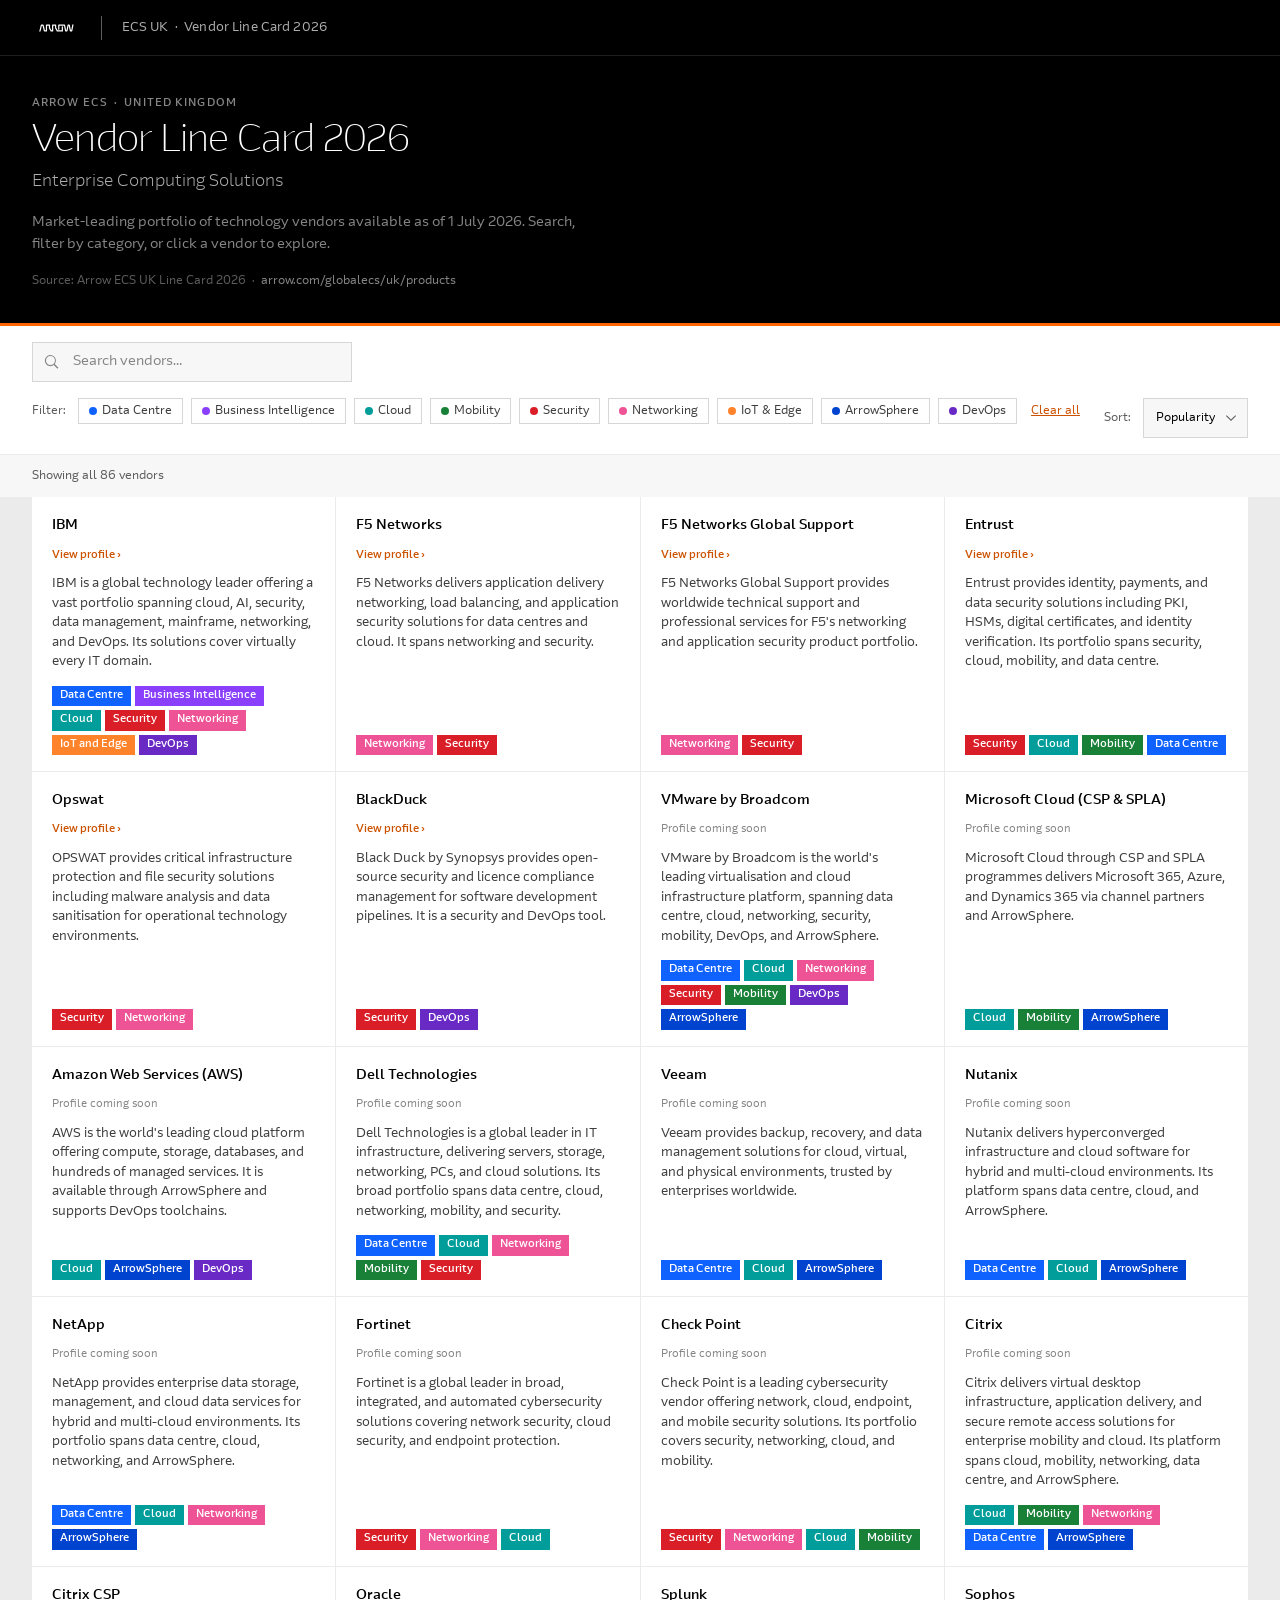
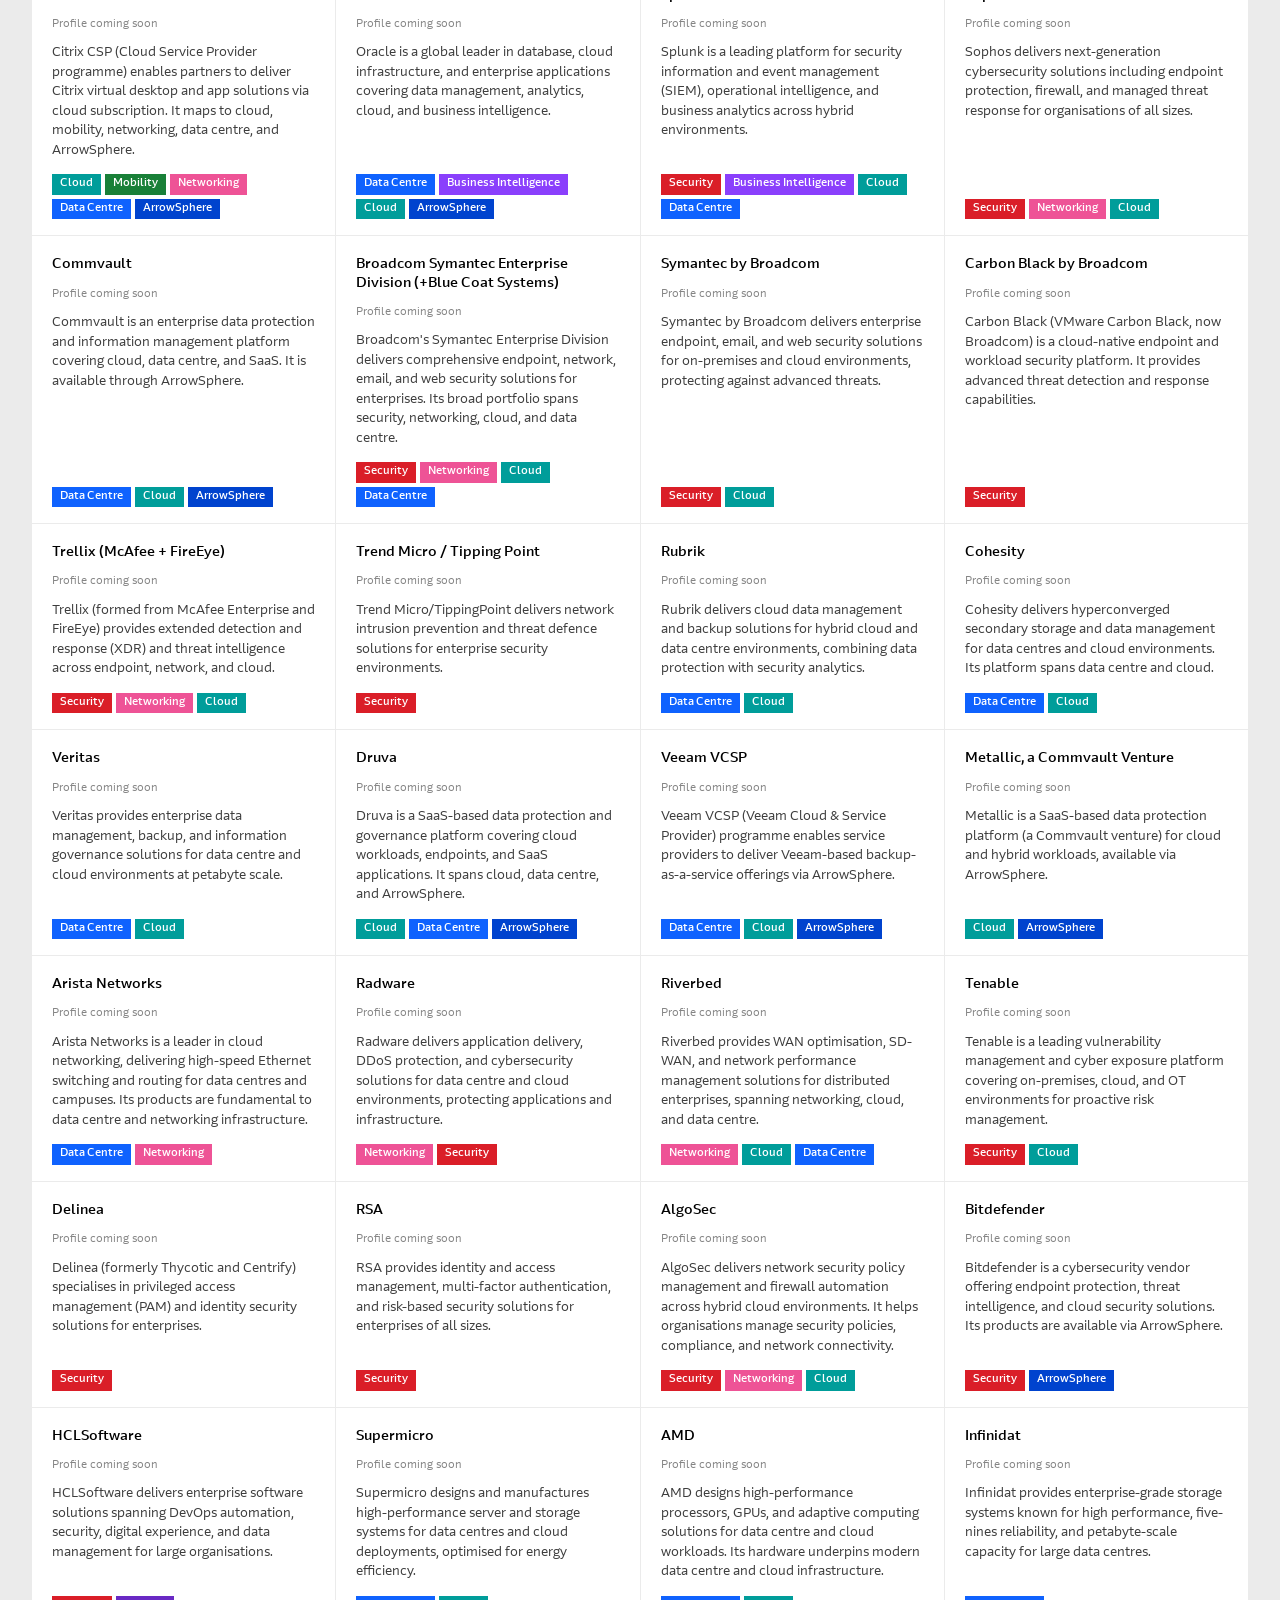
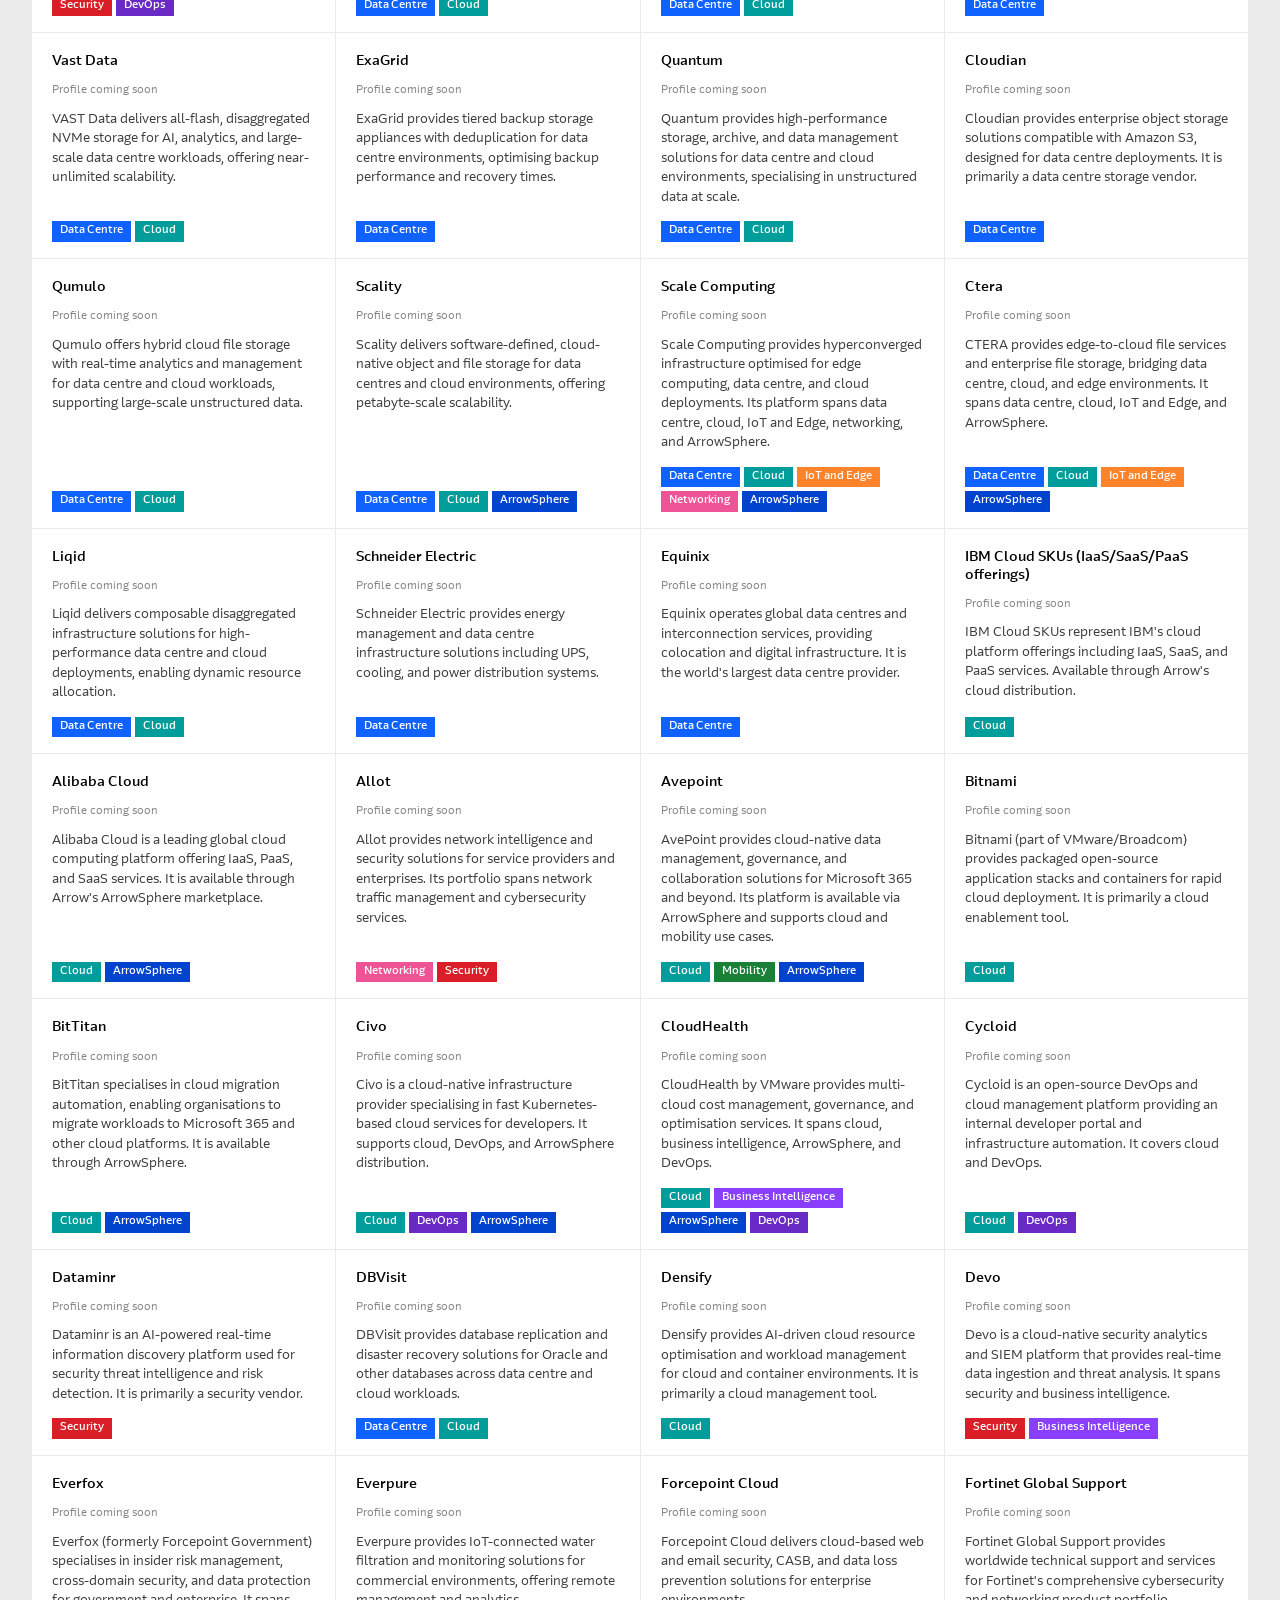
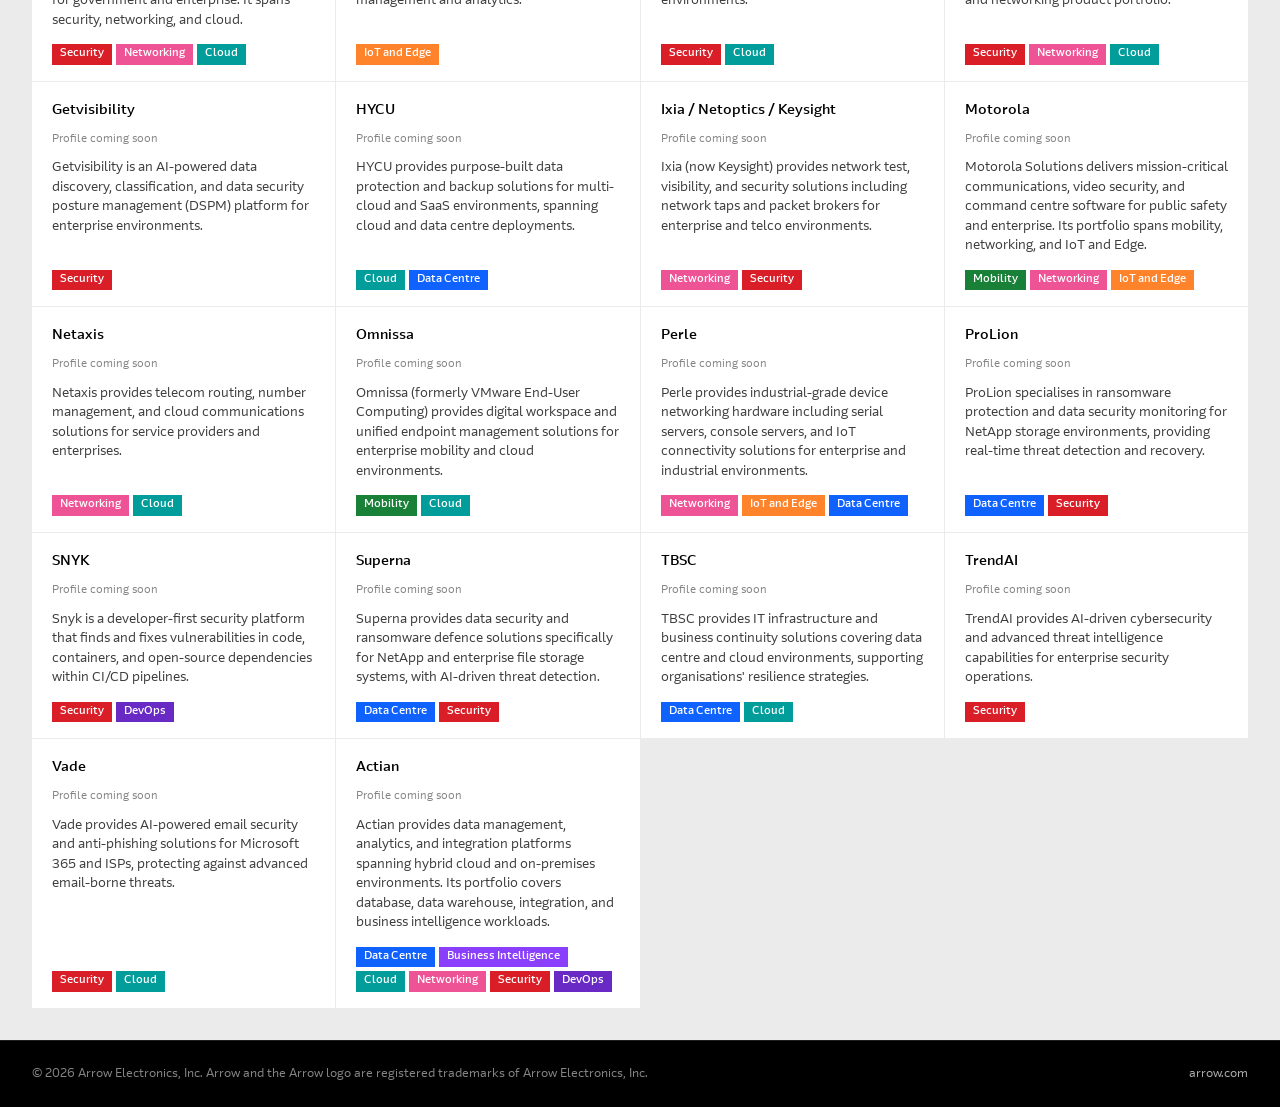
==== commit 1c535a0d: "Rebrand to Arrow design system — replace IBM Carbon with Arrow tokens - Add Arrow font assets (Arrow" ====
--- a/index.html
+++ b/index.html
@@ -4,31 +4,10 @@
   <meta charset="UTF-8" />
   <meta name="viewport" content="width=device-width, initial-scale=1.0" />
   <title>Arrow ECS UK – Vendor Line Card 2026</title>
+  <link rel="stylesheet" href="assets/arrow-tokens.css" />
   <style>
-    /* ── Carbon / IBM Design tokens ── */
+    /* ── Category tag colour palette (functional — retained as-is) ── */
     :root {
-      --blue-60: #0f62fe;
-      --blue-70: #0043ce;
-      --blue-10: #edf5ff;
-      --blue-20: #d0e2ff;
-      --gray-10: #f4f4f4;
-      --gray-20: #e0e0e0;
-      --gray-30: #c6c6c6;
-      --gray-50: #8d8d8d;
-      --gray-70: #525252;
-      --gray-90: #262626;
-      --gray-100: #161616;
-      --white: #ffffff;
-      --red-60: #da1e28;
-      --teal-50: #009d9a;
-      --purple-60: #8a3ffc;
-      --orange-40: #ff832b;
-      --green-50: #198038;
-      --magenta-50: #ee5396;
-      --cyan-40: #33b1ff;
-      --yellow-30: #f1c21b;
-
-      /* tag colour palette (9 categories) */
       --tag-dc:       #0f62fe; /* Data Centre */
       --tag-bi:       #8a3ffc; /* Business Intelligence */
       --tag-cloud:    #009d9a; /* Cloud */
@@ -43,98 +22,114 @@
     *, *::before, *::after { box-sizing: border-box; margin: 0; padding: 0; }
 
     body {
-      font-family: 'IBM Plex Sans', 'Helvetica Neue', Arial, sans-serif;
+      font-family: var(--arrow-font-text);
       font-size: 14px;
       line-height: 1.5;
-      background: var(--gray-10);
-      color: var(--gray-100);
+      background: var(--arrow-color-bg-secondary);
+      color: var(--arrow-color-text-primary);
     }
 
     /* ── Top bar ── */
     header {
-      background: var(--gray-100);
-      color: var(--white);
+      background: var(--arrow-color-bg-inverse);
+      color: var(--arrow-color-text-inverse);
       padding: 0 2rem;
       display: flex;
       align-items: center;
-      height: 48px;
+      height: 56px;
       position: sticky;
       top: 0;
-      z-index: 100;
-      border-bottom: 1px solid var(--gray-90);
-    }
-    header .logo {
-      font-size: 14px;
-      font-weight: 600;
-      letter-spacing: 0.01em;
-      color: var(--white);
+      z-index: var(--arrow-z-sticky);
+      border-bottom: 1px solid var(--arrow-color-neutral-800);
+    }
+    .header-logo {
+      display: flex;
+      align-items: center;
       text-decoration: none;
-      margin-right: 1.5rem;
-    }
-    header .logo span { color: var(--blue-60); }
-    header .divider {
+      flex-shrink: 0;
+    }
+    .header-logo svg {
+      height: 22px;
+      width: auto;
+    }
+    .header-divider {
       width: 1px;
       height: 24px;
-      background: var(--gray-70);
-      margin-right: 1.5rem;
-    }
-    header .page-title {
-      font-size: 14px;
-      color: var(--gray-30);
-      font-weight: 400;
+      background: var(--arrow-color-neutral-600);
+      margin: 0 1.25rem;
+      flex-shrink: 0;
+    }
+    .header-page-title {
+      font-family: var(--arrow-font-text);
+      font-size: 13px;
+      color: var(--arrow-color-neutral-400);
+      font-weight: var(--arrow-font-weight-regular);
+      letter-spacing: 0.01em;
     }
 
     /* ── Hero ── */
     .hero {
-      background: var(--gray-100);
-      color: var(--white);
+      background: var(--arrow-color-bg-inverse);
+      color: var(--arrow-color-text-inverse);
       padding: 2.5rem 2rem 2rem;
+      border-bottom: 3px solid var(--arrow-color-brand-orange);
     }
     .hero-eyebrow {
+      font-family: var(--arrow-font-text);
       font-size: 11px;
-      font-weight: 600;
-      letter-spacing: 0.1em;
+      font-weight: var(--arrow-font-weight-medium);
+      letter-spacing: var(--arrow-font-ls-overline);
       text-transform: uppercase;
-      color: var(--gray-50);
+      color: var(--arrow-color-neutral-500);
       margin-bottom: 0.5rem;
     }
     .hero h1 {
-      font-size: clamp(26px, 3vw, 36px);
-      font-weight: 600;
-      line-height: 1.15;
-      margin-bottom: 0.25rem;
+      font-family: var(--arrow-font-display);
+      font-size: clamp(26px, 3vw, 40px);
+      font-weight: var(--arrow-font-weight-light);
+      line-height: 1.1;
+      letter-spacing: var(--arrow-font-ls-h1);
+      margin-bottom: 0.35rem;
       white-space: nowrap;
     }
     .hero h1 + .hero-sub {
+      font-family: var(--arrow-font-text);
       font-size: clamp(14px, 1.5vw, 17px);
-      font-weight: 300;
-      color: var(--gray-30);
+      font-weight: var(--arrow-font-weight-light);
+      color: var(--arrow-color-neutral-400);
       margin-bottom: 1rem;
       white-space: nowrap;
     }
     .hero p {
+      font-family: var(--arrow-font-text);
       font-size: 14px;
-      color: var(--gray-50);
+      color: var(--arrow-color-neutral-500);
       max-width: 560px;
+      line-height: 1.6;
     }
     .hero .meta {
       margin-top: 1rem;
       font-size: 12px;
-      color: var(--gray-70);
-    }
+      color: var(--arrow-color-neutral-600);
+    }
+    .hero .meta a {
+      color: var(--arrow-color-neutral-500);
+      text-decoration: none;
+    }
+    .hero .meta a:hover { color: var(--arrow-color-neutral-300); }
 
     /* ── Controls ── */
     .controls {
-      background: var(--white);
-      border-bottom: 1px solid var(--gray-20);
+      background: var(--arrow-color-bg-primary);
+      border-bottom: 1px solid var(--arrow-color-border-subtle);
       padding: 1rem 2rem;
       display: flex;
       flex-wrap: wrap;
       gap: 1rem;
       align-items: flex-start;
       position: sticky;
-      top: 48px;
-      z-index: 90;
+      top: 56px;
+      z-index: var(--arrow-z-dropdown);
     }
 
     /* Search */
@@ -149,28 +144,29 @@
       top: 50%;
       transform: translateY(-50%);
       pointer-events: none;
-      fill: var(--gray-50);
+      fill: var(--arrow-color-neutral-500);
     }
     .search-wrap input {
       width: 100%;
       height: 40px;
       padding: 0 1rem 0 2.5rem;
-      border: 1px solid var(--gray-30);
-      background: var(--gray-10);
-      color: var(--gray-100);
+      border: 1px solid var(--arrow-color-border-default);
+      background: var(--arrow-color-bg-secondary);
+      color: var(--arrow-color-text-primary);
       font-size: 14px;
-      font-family: inherit;
+      font-family: var(--arrow-font-text);
       outline: none;
-      border-radius: 0;
+      border-radius: var(--arrow-radius-none);
+      transition: border-color 0.15s;
     }
     .search-wrap input:focus {
-      border-color: var(--blue-60);
-      outline: 2px solid var(--blue-60);
+      border-color: var(--arrow-color-brand-orange);
+      outline: 2px solid var(--arrow-color-focus-ring);
       outline-offset: -2px;
     }
-    .search-wrap input::placeholder { color: var(--gray-50); }
-
-    /* Filter tags */
+    .search-wrap input::placeholder { color: var(--arrow-color-neutral-500); }
+
+    /* Filter buttons */
     .filter-group {
       display: flex;
       flex-wrap: wrap;
@@ -178,8 +174,9 @@
       align-items: center;
     }
     .filter-label {
+      font-family: var(--arrow-font-text);
       font-size: 12px;
-      color: var(--gray-50);
+      color: var(--arrow-color-text-tertiary);
       margin-right: 0.25rem;
       white-space: nowrap;
     }
@@ -188,14 +185,14 @@
       align-items: center;
       gap: 5px;
       padding: 4px 10px;
-      border: 1px solid var(--gray-30);
-      background: var(--white);
+      border: 1px solid var(--arrow-color-border-default);
+      background: var(--arrow-color-bg-primary);
       font-size: 12px;
-      font-family: inherit;
+      font-family: var(--arrow-font-text);
       cursor: pointer;
-      border-radius: 0;
-      color: var(--gray-70);
-      transition: background 0.1s, color 0.1s;
+      border-radius: var(--arrow-radius-none);
+      color: var(--arrow-color-text-secondary);
+      transition: background 0.1s, color 0.1s, border-color 0.1s;
       white-space: nowrap;
     }
     .filter-btn .dot {
@@ -204,33 +201,36 @@
       border-radius: 50%;
       flex-shrink: 0;
     }
-    .filter-btn:hover { background: var(--gray-10); }
+    .filter-btn:hover {
+      background: var(--arrow-color-bg-secondary);
+      border-color: var(--arrow-color-border-strong);
+    }
+    /* Active state: each filter uses its own category colour */
     .filter-btn.active {
-      color: var(--white);
+      color: #ffffff;
       border-color: transparent;
     }
-
-    .filter-btn[data-tag="Data Centre"].active       { background: var(--tag-dc); }
+    .filter-btn[data-tag="Data Centre"].active           { background: var(--tag-dc); }
     .filter-btn[data-tag="Business Intelligence"].active { background: var(--tag-bi); }
-    .filter-btn[data-tag="Cloud"].active             { background: var(--tag-cloud); }
-    .filter-btn[data-tag="Mobility"].active          { background: var(--tag-mob); }
-    .filter-btn[data-tag="Security"].active          { background: var(--tag-sec); }
-    .filter-btn[data-tag="Networking"].active        { background: var(--tag-net); }
-    .filter-btn[data-tag="IoT and Edge"].active      { background: var(--tag-iot); }
-    .filter-btn[data-tag="ArrowSphere"].active       { background: var(--tag-arrow); }
-    .filter-btn[data-tag="DevOps"].active            { background: var(--tag-devops); }
+    .filter-btn[data-tag="Cloud"].active                 { background: var(--tag-cloud); }
+    .filter-btn[data-tag="Mobility"].active              { background: var(--tag-mob); }
+    .filter-btn[data-tag="Security"].active              { background: var(--tag-sec); }
+    .filter-btn[data-tag="Networking"].active            { background: var(--tag-net); }
+    .filter-btn[data-tag="IoT and Edge"].active          { background: var(--tag-iot); }
+    .filter-btn[data-tag="ArrowSphere"].active           { background: var(--tag-arrow); }
+    .filter-btn[data-tag="DevOps"].active                { background: var(--tag-devops); }
 
     .clear-btn {
       background: none;
       border: none;
-      color: var(--blue-60);
+      color: var(--arrow-color-text-link);
       font-size: 12px;
-      font-family: inherit;
+      font-family: var(--arrow-font-text);
       cursor: pointer;
       padding: 4px 6px;
       text-decoration: underline;
     }
-    .clear-btn:hover { color: var(--blue-70); }
+    .clear-btn:hover { color: var(--arrow-color-text-link-hover); }
 
     /* Sort dropdown */
     .sort-wrap {
@@ -242,23 +242,24 @@
     .sort-wrap select {
       height: 40px;
       padding: 0 2rem 0 0.75rem;
-      border: 1px solid var(--gray-30);
-      background: var(--gray-10);
-      color: var(--gray-100);
+      border: 1px solid var(--arrow-color-border-default);
+      background: var(--arrow-color-bg-secondary);
+      color: var(--arrow-color-text-primary);
       font-size: 12px;
-      font-family: inherit;
+      font-family: var(--arrow-font-text);
       outline: none;
-      border-radius: 0;
+      border-radius: var(--arrow-radius-none);
       appearance: none;
       -webkit-appearance: none;
-      background-image: url("data:image/svg+xml,%3Csvg xmlns='http://www.w3.org/2000/svg' width='16' height='16' viewBox='0 0 32 32'%3E%3Cpath fill='%238d8d8d' d='M16 22L6 12l1.414-1.414L16 19.172l8.586-8.586L26 12z'/%3E%3C/svg%3E");
+      background-image: url("data:image/svg+xml,%3Csvg xmlns='http://www.w3.org/2000/svg' width='16' height='16' viewBox='0 0 32 32'%3E%3Cpath fill='%235C5C5C' d='M16 22L6 12l1.414-1.414L16 19.172l8.586-8.586L26 12z'/%3E%3C/svg%3E");
       background-repeat: no-repeat;
       background-position: right 0.5rem center;
       cursor: pointer;
+      transition: border-color 0.15s;
     }
     .sort-wrap select:focus {
-      border-color: var(--blue-60);
-      outline: 2px solid var(--blue-60);
+      border-color: var(--arrow-color-brand-orange);
+      outline: 2px solid var(--arrow-color-focus-ring);
       outline-offset: -2px;
     }
 
@@ -266,7 +267,8 @@
     .results-bar {
       padding: 0.75rem 2rem;
       font-size: 12px;
-      color: var(--gray-50);
+      font-family: var(--arrow-font-text);
+      color: var(--arrow-color-text-tertiary);
     }
 
     /* ── Grid ── */
@@ -275,12 +277,12 @@
       grid-template-columns: repeat(auto-fill, minmax(280px, 1fr));
       gap: 1px;
       padding: 0 2rem 2rem;
-      background: var(--gray-20);
+      background: var(--arrow-color-border-subtle);
     }
 
     /* ── Card ── */
     .card {
-      background: var(--white);
+      background: var(--arrow-color-surface-default);
       padding: 1.25rem 1.25rem 1rem;
       display: flex;
       flex-direction: column;
@@ -288,7 +290,7 @@
       transition: box-shadow 0.15s;
     }
     .card:hover {
-      box-shadow: 0 2px 6px rgba(0,0,0,0.12);
+      box-shadow: var(--arrow-shadow-md);
       position: relative;
       z-index: 1;
     }
@@ -296,35 +298,37 @@
 
     .card { cursor: default; }
     .card.has-page { cursor: pointer; }
-    .card.has-page:hover .card-name { color: var(--blue-60); }
+    .card.has-page:hover .card-name { color: var(--arrow-color-text-link); }
 
     .card-name {
+      font-family: var(--arrow-font-text);
       font-size: 14px;
-      font-weight: 600;
-      color: var(--gray-100);
+      font-weight: var(--arrow-font-weight-medium);
+      color: var(--arrow-color-text-primary);
       line-height: 1.3;
       transition: color 0.1s;
     }
 
     .card-coming-soon {
       font-size: 11px;
-      color: var(--gray-50);
+      color: var(--arrow-color-neutral-500);
       margin-top: 2px;
     }
 
     .card-arrow {
       display: none;
       font-size: 11px;
-      color: var(--blue-60);
-      font-weight: 600;
+      color: var(--arrow-color-text-link);
+      font-weight: var(--arrow-font-weight-medium);
       margin-top: 2px;
     }
     .card.has-page .card-arrow { display: block; }
     .card.has-page .card-coming-soon { display: none; }
 
     .card-desc {
+      font-family: var(--arrow-font-text);
       font-size: 13px;
-      color: var(--gray-70);
+      color: var(--arrow-color-text-secondary);
       line-height: 1.5;
       flex: 1;
     }
@@ -340,10 +344,11 @@
       align-items: center;
       gap: 4px;
       padding: 2px 8px;
+      font-family: var(--arrow-font-text);
       font-size: 11px;
-      font-weight: 500;
-      color: var(--white);
-      border-radius: 0;
+      font-weight: var(--arrow-font-weight-medium);
+      color: #ffffff;
+      border-radius: var(--arrow-radius-none);
       white-space: nowrap;
     }
     .tag[data-tag="Data Centre"]           { background: var(--tag-dc); }
@@ -354,41 +359,51 @@
     .tag[data-tag="Networking"]            { background: var(--tag-net); }
     .tag[data-tag="IoT and Edge"]          { background: var(--tag-iot); }
     .tag[data-tag="ArrowSphere"]           { background: var(--tag-arrow); }
-    .tag[data-tag="DevOps"]               { background: var(--tag-devops); }
+    .tag[data-tag="DevOps"]                { background: var(--tag-devops); }
 
     /* no results */
     .no-results {
       grid-column: 1 / -1;
       text-align: center;
       padding: 3rem;
-      color: var(--gray-50);
+      color: var(--arrow-color-text-tertiary);
+      font-family: var(--arrow-font-text);
       font-size: 14px;
-      background: var(--white);
+      background: var(--arrow-color-surface-default);
     }
 
     /* ── Footer ── */
     footer {
-      background: var(--gray-100);
-      color: var(--gray-50);
+      background: var(--arrow-color-bg-inverse);
+      color: var(--arrow-color-neutral-500);
+      font-family: var(--arrow-font-text);
       font-size: 12px;
       padding: 1.5rem 2rem;
-      border-top: 1px solid var(--gray-90);
+      border-top: 1px solid var(--arrow-color-neutral-800);
       display: flex;
       flex-wrap: wrap;
       gap: 0.5rem;
       justify-content: space-between;
       align-items: center;
     }
-    footer a { color: var(--gray-30); text-decoration: none; }
-    footer a:hover { text-decoration: underline; }
+    footer a {
+      color: var(--arrow-color-neutral-400);
+      text-decoration: none;
+    }
+    footer a:hover {
+      color: var(--arrow-color-text-inverse);
+      text-decoration: underline;
+    }
 
     @media (max-width: 600px) {
-      .controls { padding: 0.75rem 1rem; top: 48px; }
+      .controls { padding: 0.75rem 1rem; top: 56px; }
       .grid { padding: 0 1rem 2rem; }
       .results-bar { padding: 0.5rem 1rem; }
       .hero { padding: 2rem 1rem 1.5rem; }
       header { padding: 0 1rem; }
       footer { padding: 1rem; }
+      .hero h1 { white-space: normal; }
+      .hero h1 + .hero-sub { white-space: normal; }
     }
   </style>
 </head>
@@ -396,9 +411,15 @@
 
 <!-- Top nav -->
 <header>
-  <a class="logo" href="#">Arrow ECS</a>
-  <div class="divider"></div>
-  <span class="page-title">UK Vendor Line Card 2026</span>
+  <a class="header-logo" href="#" aria-label="Arrow Electronics">
+    <!-- Arrow worm logo — white version for dark header -->
+    <svg viewBox="0 0 399.3 180" xmlns="http://www.w3.org/2000/svg" aria-hidden="true" focusable="false">
+      <path fill="#FFFFFF" d="M64.9,120c-0.4,0-0.8,0-1.2-0.1c-2.6-0.6-4.3-3.3-3.6-5.9L72,64.7c0.5-2.2,2.5-3.8,4.8-3.8h13.4c2.3,0,4.3,1.6,4.8,3.8l10.7,44.6h7.8V65.8c0-2.7,2.2-4.9,4.9-4.9H143c2.7,0,4.9,2.2,4.9,4.9v22.5l11.4,21h4.7V65.8c0-2.7,2.2-4.9,4.9-4.9h24.6c2.7,0,4.9,2.2,4.9,4.9v22.5l11.4,21h33.8V80.6c0-2.7,2.2-4.9,4.9-4.9c2.7,0,4.9,2.2,4.9,4.9v33.6c0,2.7-2.2,4.9-4.9,4.9h-41.6c-1.8,0-3.5-1-4.3-2.6l-13.4-24.6c-0.4-0.7-0.6-1.5-0.6-2.4V70.7h-14.8v43.4c0,2.7-2.2,4.9-4.9,4.9h-12.5c-1.8,0-3.5-1-4.3-2.6l-13.4-24.6c-0.4-0.7-0.6-1.5-0.6-2.4V70.7h-14.8v43.4c0,2.7-2.2,4.9-4.9,4.9h-16.6c-2.3,0-4.3-1.6-4.8-3.8L86.3,70.7h-5.7l-10.9,45.5C69.2,118.5,67.2,120,64.9,120z"/>
+      <path fill="#FFFFFF" d="M324.8,119.1h-10.7c-2.4,0-4.4-1.7-4.8-4l-8.6-44.4h-1.3l-8.6,44.4c-0.5,2.3-2.5,4-4.8,4h-10.7c-2.4,0-4.4-1.7-4.8-4l-8.6-44.4h-38v28.7c0,2.7-2.2,4.9-4.9,4.9c-2.7,0-4.9-2.2-4.9-4.9V65.8c0-2.7,2.2-4.9,4.9-4.9h47c2.4,0,4.4,1.7,4.8,4l8.6,44.4h2.6l8.6-44.4c0.5-2.3,2.5-4,4.8-4h9.4c2.4,0,4.4,1.7,4.8,4l8.6,44.4h2.6l8.8-45.3c0.5-2.7,3.1-4.4,5.8-3.9c2.7,0.5,4.4,3.1,3.9,5.8l-9.6,49.2C329.2,117.4,327.2,119.1,324.8,119.1z"/>
+    </svg>
+  </a>
+  <div class="header-divider"></div>
+  <span class="header-page-title">ECS UK &nbsp;·&nbsp; Vendor Line Card 2026</span>
 </header>
 
 <!-- Hero -->
@@ -407,13 +428,13 @@
   <h1>Vendor Line Card 2026</h1>
   <p class="hero-sub">Enterprise Computing Solutions</p>
   <p>Market-leading portfolio of technology vendors available as of 1 July 2026. Search, filter by category, or click a vendor to explore.</p>
-  <p class="meta">Source: Arrow ECS UK Line Card 2026 &nbsp;·&nbsp; <a href="https://www.arrow.com/globalecs/uk/products/" style="color:var(--gray-50)">arrow.com/globalecs/uk/products</a></p>
+  <p class="meta">Source: Arrow ECS UK Line Card 2026 &nbsp;·&nbsp; <a href="https://www.arrow.com/globalecs/uk/products/">arrow.com/globalecs/uk/products</a></p>
 </section>
 
 <!-- Controls -->
 <div class="controls">
   <div class="search-wrap">
-    <svg width="16" height="16" viewBox="0 0 32 32"><path d="M29 27.586l-7.552-7.552A11.018 11.018 0 1 0 19.434 22.02L26.986 29.6 29 27.586zM13 22a9 9 0 1 1 9-9 9.01 9.01 0 0 1-9 9z"/></svg>
+    <svg width="16" height="16" viewBox="0 0 32 32" aria-hidden="true"><path d="M29 27.586l-7.552-7.552A11.018 11.018 0 1 0 19.434 22.02L26.986 29.6 29 27.586zM13 22a9 9 0 1 1 9-9 9.01 9.01 0 0 1-9 9z"/></svg>
     <input type="text" id="searchInput" placeholder="Search vendors…" autocomplete="off" />
   </div>
 
@@ -575,7 +596,7 @@
   "DevOps": "var(--tag-devops)"
 };
 
-// Popularity order — IBM #1, then major/well-known vendors first
+// Popularity order - IBM #1, then major/well-known vendors first
 const POPULARITY_ORDER = [
   "IBM",
   "F5 Networks",
--- a/assets/arrow-tokens.css
+++ b/assets/arrow-tokens.css
@@ -0,0 +1,408 @@
+/**
+ * Arrow Design System — Combined Tokens
+ * Colours · Spacing · Typography
+ * Version: 1.0.0
+ *
+ * Sourced from the Arrow Design System.
+ * Font files served from ./fonts/ (relative to this stylesheet).
+ */
+
+/* ═══════════════════════════════════════════════════════════
+   @font-face — ArrowDisplay
+   Headlines, hero text, and large UI labels.
+═══════════════════════════════════════════════════════════ */
+
+@font-face {
+  font-family: 'ArrowDisplay';
+  src: url('./fonts/ArrowDisplay_Lt.ttf') format('truetype');
+  font-weight: 300;
+  font-style: normal;
+  font-display: swap;
+}
+
+@font-face {
+  font-family: 'ArrowDisplay';
+  src: url('./fonts/ArrowDisplay_LtIt.ttf') format('truetype');
+  font-weight: 300;
+  font-style: italic;
+  font-display: swap;
+}
+
+@font-face {
+  font-family: 'ArrowDisplay';
+  src: url('./fonts/ArrowDisplay_Rg.ttf') format('truetype');
+  font-weight: 400;
+  font-style: normal;
+  font-display: swap;
+}
+
+@font-face {
+  font-family: 'ArrowDisplay';
+  src: url('./fonts/ArrowDisplay_It.ttf') format('truetype');
+  font-weight: 400;
+  font-style: italic;
+  font-display: swap;
+}
+
+@font-face {
+  font-family: 'ArrowDisplay';
+  src: url('./fonts/ArrowDisplay_Md.ttf') format('truetype');
+  font-weight: 500;
+  font-style: normal;
+  font-display: swap;
+}
+
+@font-face {
+  font-family: 'ArrowDisplay';
+  src: url('./fonts/ArrowDisplay_MdIt.ttf') format('truetype');
+  font-weight: 500;
+  font-style: italic;
+  font-display: swap;
+}
+
+@font-face {
+  font-family: 'ArrowDisplay';
+  src: url('./fonts/ArrowDisplay_Bd.ttf') format('truetype');
+  font-weight: 700;
+  font-style: normal;
+  font-display: swap;
+}
+
+@font-face {
+  font-family: 'ArrowDisplay';
+  src: url('./fonts/ArrowDisplay_BdIt.ttf') format('truetype');
+  font-weight: 700;
+  font-style: italic;
+  font-display: swap;
+}
+
+/* ═══════════════════════════════════════════════════════════
+   @font-face — ArrowText
+   Body copy, UI labels, captions, and functional text.
+═══════════════════════════════════════════════════════════ */
+
+@font-face {
+  font-family: 'ArrowText';
+  src: url('./fonts/ArrowText_Lt.ttf') format('truetype');
+  font-weight: 300;
+  font-style: normal;
+  font-display: swap;
+}
+
+@font-face {
+  font-family: 'ArrowText';
+  src: url('./fonts/ArrowText_LtIt.ttf') format('truetype');
+  font-weight: 300;
+  font-style: italic;
+  font-display: swap;
+}
+
+@font-face {
+  font-family: 'ArrowText';
+  src: url('./fonts/ArrowText_Rg.ttf') format('truetype');
+  font-weight: 400;
+  font-style: normal;
+  font-display: swap;
+}
+
+@font-face {
+  font-family: 'ArrowText';
+  src: url('./fonts/ArrowText_It.ttf') format('truetype');
+  font-weight: 400;
+  font-style: italic;
+  font-display: swap;
+}
+
+@font-face {
+  font-family: 'ArrowText';
+  src: url('./fonts/ArrowText_Md.ttf') format('truetype');
+  font-weight: 500;
+  font-style: normal;
+  font-display: swap;
+}
+
+@font-face {
+  font-family: 'ArrowText';
+  src: url('./fonts/ArrowText_MdIt.ttf') format('truetype');
+  font-weight: 500;
+  font-style: italic;
+  font-display: swap;
+}
+
+@font-face {
+  font-family: 'ArrowText';
+  src: url('./fonts/ArrowText_Bd.ttf') format('truetype');
+  font-weight: 700;
+  font-style: normal;
+  font-display: swap;
+}
+
+@font-face {
+  font-family: 'ArrowText';
+  src: url('./fonts/ArrowText_BdIt.ttf') format('truetype');
+  font-weight: 700;
+  font-style: italic;
+  font-display: swap;
+}
+
+/* ═══════════════════════════════════════════════════════════
+   CSS CUSTOM PROPERTIES
+═══════════════════════════════════════════════════════════ */
+
+:root {
+
+  /* ─────────────────────────────────────────────
+     FONT FAMILIES
+  ───────────────────────────────────────────── */
+  --arrow-font-display: 'ArrowDisplay', 'Nunito Sans', system-ui, -apple-system, sans-serif;
+  --arrow-font-text:    'ArrowText',    'Nunito Sans', system-ui, -apple-system, sans-serif;
+  --arrow-font-mono:    'SFMono-Regular', 'Consolas', 'Liberation Mono', 'Courier New', monospace;
+
+  /* ─────────────────────────────────────────────
+     FONT WEIGHTS
+  ───────────────────────────────────────────── */
+  --arrow-font-weight-light:   300;
+  --arrow-font-weight-regular: 400;
+  --arrow-font-weight-medium:  500;
+  --arrow-font-weight-bold:    700;
+
+  /* ─────────────────────────────────────────────
+     TYPE SCALE
+  ───────────────────────────────────────────── */
+  --arrow-font-size-display:   3.815rem;
+  --arrow-font-lh-display:     1.1;
+  --arrow-font-ls-display:     -0.02em;
+
+  --arrow-font-size-h1:        3.052rem;
+  --arrow-font-lh-h1:          1.15;
+  --arrow-font-ls-h1:          -0.02em;
+
+  --arrow-font-size-h2:        2.441rem;
+  --arrow-font-lh-h2:          1.2;
+  --arrow-font-ls-h2:          -0.015em;
+
+  --arrow-font-size-h3:        1.953rem;
+  --arrow-font-lh-h3:          1.25;
+  --arrow-font-ls-h3:          -0.01em;
+
+  --arrow-font-size-h4:        1.563rem;
+  --arrow-font-lh-h4:          1.3;
+  --arrow-font-ls-h4:          -0.005em;
+
+  --arrow-font-size-body-lg:   1.25rem;
+  --arrow-font-lh-body-lg:     1.6;
+
+  --arrow-font-size-body:      1rem;
+  --arrow-font-lh-body:        1.6;
+
+  --arrow-font-size-body-sm:   0.875rem;
+  --arrow-font-lh-body-sm:     1.5;
+
+  --arrow-font-size-caption:   0.75rem;
+  --arrow-font-lh-caption:     1.4;
+
+  --arrow-font-size-overline:  0.75rem;
+  --arrow-font-lh-overline:    1.4;
+  --arrow-font-ls-overline:    0.1em;
+
+  --arrow-text-max-width:      72ch;
+
+  /* ─────────────────────────────────────────────
+     BRAND CORE
+  ───────────────────────────────────────────── */
+  --arrow-color-brand-orange:  #FF6600;
+  --arrow-color-brand-black:   #000000;
+  --arrow-color-brand-white:   #FFFFFF;
+
+  /* ─────────────────────────────────────────────
+     NEUTRAL SCALE
+  ───────────────────────────────────────────── */
+  --arrow-color-neutral-100:   #F7F7F7;
+  --arrow-color-neutral-200:   #EBEBEB;
+  --arrow-color-neutral-300:   #D6D6D6;
+  --arrow-color-neutral-400:   #ADADAD;
+  --arrow-color-neutral-500:   #858585;
+  --arrow-color-neutral-600:   #5C5C5C;
+  --arrow-color-neutral-700:   #3D3D3D;
+  --arrow-color-neutral-800:   #1F1F1F;
+  --arrow-color-neutral-900:   #0A0A0A;
+
+  /* ─────────────────────────────────────────────
+     ORANGE SCALE
+  ───────────────────────────────────────────── */
+  --arrow-color-orange-50:     #FFF3EB;
+  --arrow-color-orange-100:    #FFE0CC;
+  --arrow-color-orange-200:    #FFBB99;
+  --arrow-color-orange-300:    #FF9666;
+  --arrow-color-orange-400:    #FF7733;
+  --arrow-color-orange-500:    #FF6600;
+  --arrow-color-orange-600:    #CC5200;
+  --arrow-color-orange-700:    #993D00;
+  --arrow-color-orange-800:    #662900;
+  --arrow-color-orange-900:    #331400;
+
+  /* ─────────────────────────────────────────────
+     SEMANTIC — BACKGROUND
+  ───────────────────────────────────────────── */
+  --arrow-color-bg-primary:    #FFFFFF;
+  --arrow-color-bg-secondary:  #F7F7F7;
+  --arrow-color-bg-tertiary:   #EBEBEB;
+  --arrow-color-bg-inverse:    #000000;
+  --arrow-color-bg-brand:      #FF6600;
+
+  /* ─────────────────────────────────────────────
+     SEMANTIC — SURFACE
+  ───────────────────────────────────────────── */
+  --arrow-color-surface-default:  #FFFFFF;
+  --arrow-color-surface-raised:   #F7F7F7;
+  --arrow-color-surface-overlay:  #EBEBEB;
+  --arrow-color-surface-inverse:  #1F1F1F;
+
+  /* ─────────────────────────────────────────────
+     SEMANTIC — BORDER
+  ───────────────────────────────────────────── */
+  --arrow-color-border-subtle:  #EBEBEB;
+  --arrow-color-border-default: #D6D6D6;
+  --arrow-color-border-strong:  #5C5C5C;
+  --arrow-color-border-inverse: #FFFFFF;
+  --arrow-color-border-brand:   #FF6600;
+
+  /* ─────────────────────────────────────────────
+     SEMANTIC — TEXT
+  ───────────────────────────────────────────── */
+  --arrow-color-text-primary:   #000000;
+  --arrow-color-text-secondary: #3D3D3D;
+  --arrow-color-text-tertiary:  #5C5C5C;
+  --arrow-color-text-disabled:  #ADADAD;
+  --arrow-color-text-inverse:   #FFFFFF;
+  --arrow-color-text-brand:     #FF6600;
+  --arrow-color-text-link:      #CC5200;
+  --arrow-color-text-link-hover: #993D00;
+
+  /* ─────────────────────────────────────────────
+     SEMANTIC — INTERACTIVE
+  ───────────────────────────────────────────── */
+  --arrow-color-interactive-default:  #FF6600;
+  --arrow-color-interactive-hover:    #CC5200;
+  --arrow-color-interactive-active:   #993D00;
+  --arrow-color-interactive-disabled: #ADADAD;
+  --arrow-color-interactive-focus:    #FF6600;
+  --arrow-color-focus-ring:           #FF6600;
+  --arrow-color-focus-ring-inverse:   #FFFFFF;
+
+  /* ─────────────────────────────────────────────
+     SEMANTIC — STATUS
+  ───────────────────────────────────────────── */
+  --arrow-color-success-subtle:  #ECFDF5;
+  --arrow-color-success-default: #16A34A;
+  --arrow-color-success-strong:  #15803D;
+  --arrow-color-success-text:    #14532D;
+
+  --arrow-color-warning-subtle:  #FFFBEB;
+  --arrow-color-warning-default: #D97706;
+  --arrow-color-warning-strong:  #B45309;
+  --arrow-color-warning-text:    #78350F;
+
+  --arrow-color-error-subtle:    #FEF2F2;
+  --arrow-color-error-default:   #DC2626;
+  --arrow-color-error-strong:    #B91C1C;
+  --arrow-color-error-text:      #7F1D1D;
+
+  --arrow-color-info-subtle:     #EFF6FF;
+  --arrow-color-info-default:    #2563EB;
+  --arrow-color-info-strong:     #1D4ED8;
+  --arrow-color-info-text:       #1E3A8A;
+
+  --arrow-color-overlay:         rgba(0, 0, 0, 0.50);
+  --arrow-color-overlay-light:   rgba(0, 0, 0, 0.25);
+
+  /* ─────────────────────────────────────────────
+     SPACING SCALE  (base-4, in rem)
+  ───────────────────────────────────────────── */
+  --arrow-space-1:   0.25rem;
+  --arrow-space-2:   0.5rem;
+  --arrow-space-3:   0.75rem;
+  --arrow-space-4:   1rem;
+  --arrow-space-5:   1.25rem;
+  --arrow-space-6:   1.5rem;
+  --arrow-space-8:   2rem;
+  --arrow-space-10:  2.5rem;
+  --arrow-space-12:  3rem;
+  --arrow-space-16:  4rem;
+  --arrow-space-20:  5rem;
+  --arrow-space-24:  6rem;
+  --arrow-space-32:  8rem;
+
+  /* Inset */
+  --arrow-inset-xs:  var(--arrow-space-1);
+  --arrow-inset-sm:  var(--arrow-space-2);
+  --arrow-inset-md:  var(--arrow-space-4);
+  --arrow-inset-lg:  var(--arrow-space-6);
+  --arrow-inset-xl:  var(--arrow-space-8);
+
+  /* Stack */
+  --arrow-stack-xs:  var(--arrow-space-1);
+  --arrow-stack-sm:  var(--arrow-space-2);
+  --arrow-stack-md:  var(--arrow-space-4);
+  --arrow-stack-lg:  var(--arrow-space-8);
+  --arrow-stack-xl:  var(--arrow-space-12);
+  --arrow-stack-2xl: var(--arrow-space-16);
+  --arrow-stack-3xl: var(--arrow-space-24);
+
+  /* Inline */
+  --arrow-inline-xs: var(--arrow-space-1);
+  --arrow-inline-sm: var(--arrow-space-2);
+  --arrow-inline-md: var(--arrow-space-4);
+  --arrow-inline-lg: var(--arrow-space-6);
+  --arrow-inline-xl: var(--arrow-space-8);
+
+  /* Section padding */
+  --arrow-section-sm:  var(--arrow-space-12);
+  --arrow-section-md:  var(--arrow-space-16);
+  --arrow-section-lg:  var(--arrow-space-24);
+  --arrow-section-xl:  var(--arrow-space-32);
+
+  /* ─────────────────────────────────────────────
+     BORDER RADIUS
+  ───────────────────────────────────────────── */
+  --arrow-radius-none: 0;
+  --arrow-radius-sm:   0.125rem;
+  --arrow-radius-md:   0.25rem;
+  --arrow-radius-lg:   0.5rem;
+  --arrow-radius-xl:   1rem;
+  --arrow-radius-pill: 9999px;
+
+  /* ─────────────────────────────────────────────
+     ELEVATION / SHADOW
+  ───────────────────────────────────────────── */
+  --arrow-shadow-none: none;
+  --arrow-shadow-sm:   0 1px 2px 0 rgba(0, 0, 0, 0.08);
+  --arrow-shadow-md:   0 2px 8px 0 rgba(0, 0, 0, 0.10), 0 1px 2px 0 rgba(0, 0, 0, 0.06);
+  --arrow-shadow-lg:   0 8px 24px 0 rgba(0, 0, 0, 0.12), 0 2px 6px 0 rgba(0, 0, 0, 0.08);
+  --arrow-shadow-xl:   0 20px 48px 0 rgba(0, 0, 0, 0.16), 0 4px 12px 0 rgba(0, 0, 0, 0.10);
+
+  /* ─────────────────────────────────────────────
+     Z-INDEX STACK
+  ───────────────────────────────────────────── */
+  --arrow-z-base:     0;
+  --arrow-z-raised:   10;
+  --arrow-z-dropdown: 100;
+  --arrow-z-sticky:   200;
+  --arrow-z-overlay:  300;
+  --arrow-z-modal:    400;
+  --arrow-z-toast:    500;
+  --arrow-z-tooltip:  600;
+
+  /* ─────────────────────────────────────────────
+     GRID
+  ───────────────────────────────────────────── */
+  --arrow-grid-columns:    12;
+  --arrow-grid-max-width:  90rem;
+  --arrow-grid-gutter-sm:  var(--arrow-space-4);
+  --arrow-grid-gutter-md:  var(--arrow-space-6);
+  --arrow-grid-gutter-lg:  var(--arrow-space-8);
+  --arrow-grid-margin-sm:  var(--arrow-space-4);
+  --arrow-grid-margin-md:  var(--arrow-space-8);
+  --arrow-grid-margin-lg:  var(--arrow-space-12);
+
+}
